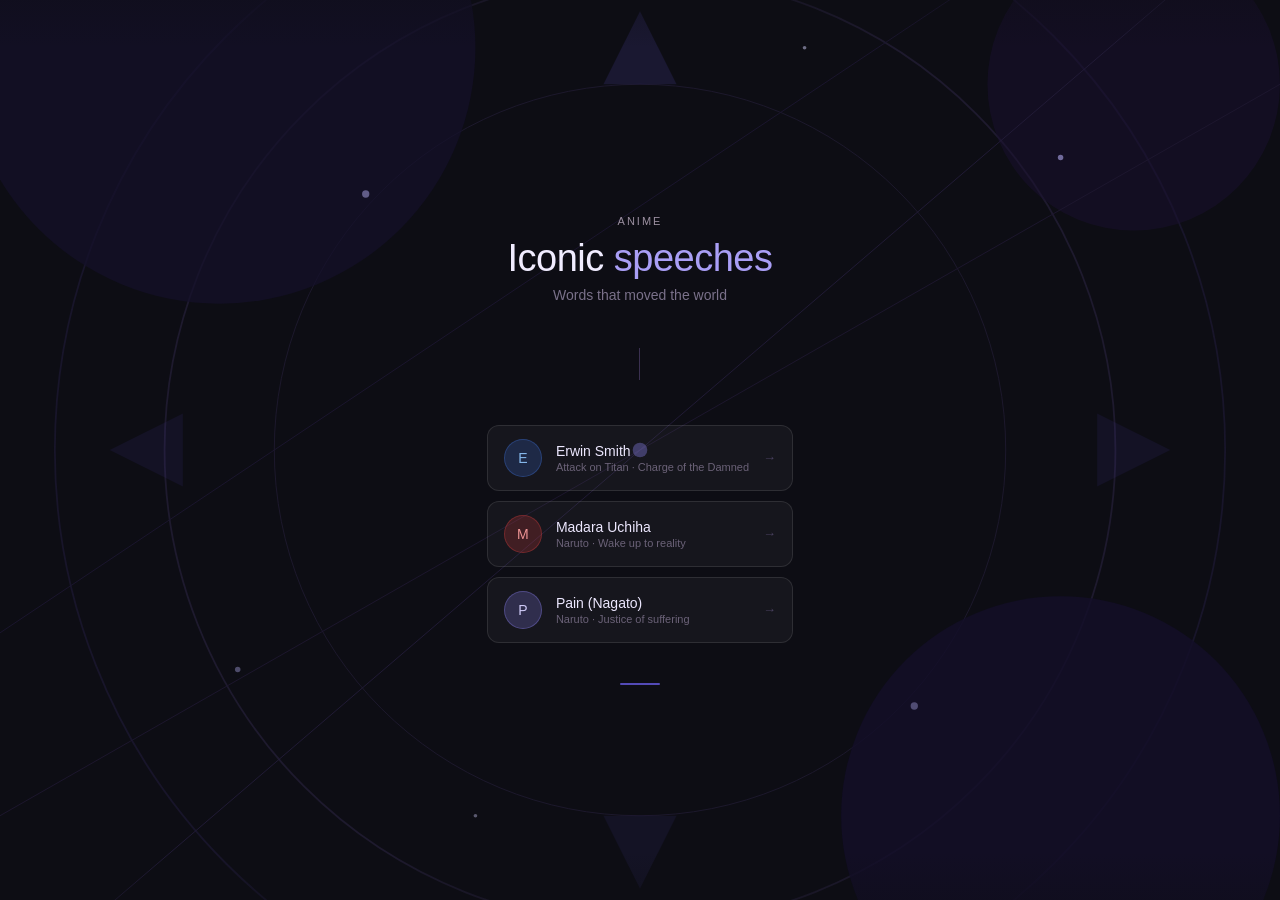
==== index.html @ c1b43506 "first commit" ====
<!DOCTYPE html>
<html lang="en">
<head>
  <meta charset="UTF-8">
  <meta name="viewport" content="width=device-width, initial-scale=1.0">
  <link rel="stylesheet" href="style.css">
  <title>Anime Speeches</title>
</head>
<body>

<div class="page">
  <svg class="bg-svg" viewBox="0 0 700 600" preserveAspectRatio="xMidYMid slice" xmlns="http://www.w3.org/2000/svg">
    <rect width="700" height="600" fill="#0d0d14"/>
    <circle cx="350" cy="300" r="260" fill="none" stroke="#1e1a2e" stroke-width="1"/>
    <circle cx="350" cy="300" r="200" fill="none" stroke="#1e1a2e" stroke-width="0.5"/>
    <circle cx="350" cy="300" r="320" fill="none" stroke="#18152a" stroke-width="1"/>
    <circle cx="120" cy="80" r="140" fill="#15102a" opacity="0.7"/>
    <circle cx="580" cy="500" r="120" fill="#130e28" opacity="0.8"/>
    <circle cx="620" cy="100" r="80" fill="#1a1030" opacity="0.5"/>
    <line x1="0" y1="600" x2="700" y2="0" stroke="#221c38" stroke-width="0.5"/>
    <line x1="0" y1="500" x2="700" y2="100" stroke="#1e1830" stroke-width="0.5"/>
    <line x1="0" y1="400" x2="600" y2="0" stroke="#1c1630" stroke-width="0.5"/>
    <polygon points="350,60 370,100 330,100" fill="#534AB7" opacity="0.18"/>
    <polygon points="350,540 370,500 330,500" fill="#534AB7" opacity="0.10"/>
    <polygon points="60,300 100,320 100,280" fill="#3C3489" opacity="0.15"/>
    <polygon points="640,300 600,280 600,320" fill="#3C3489" opacity="0.15"/>
    <circle cx="350" cy="300" r="4" fill="#7F77DD" opacity="0.4"/>
    <circle cx="200" cy="160" r="2" fill="#AFA9EC" opacity="0.5"/>
    <circle cx="500" cy="440" r="2" fill="#AFA9EC" opacity="0.4"/>
    <circle cx="580" cy="140" r="1.5" fill="#AFA9EC" opacity="0.6"/>
    <circle cx="130" cy="420" r="1.5" fill="#AFA9EC" opacity="0.4"/>
    <circle cx="440" cy="80" r="1" fill="#CECBF6" opacity="0.5"/>
    <circle cx="260" cy="500" r="1" fill="#CECBF6" opacity="0.4"/>
    <defs>
      <linearGradient id="topFade" x1="0" y1="0" x2="0" y2="1">
        <stop offset="0%" stop-color="#0d0d14" stop-opacity="1"/>
        <stop offset="100%" stop-color="#0d0d14" stop-opacity="0"/>
      </linearGradient>
      <linearGradient id="botFade" x1="0" y1="0" x2="0" y2="1">
        <stop offset="0%" stop-color="#0d0d14" stop-opacity="0"/>
        <stop offset="100%" stop-color="#0d0d14" stop-opacity="1"/>
      </linearGradient>
    </defs>
    <rect x="0" y="0" width="700" height="80" fill="url(#topFade)"/>
    <rect x="0" y="520" width="700" height="80" fill="url(#botFade)"/>
  </svg>

  <div class="content">
    <p class="tag">Anime</p>
    <h1 class="title">Iconic <span>speeches</span></h1>
    <p class="sub">Words that moved the world</p>
    <div class="rule"></div>
    <div class="btn-list">
      <a href="ErwinSpeech.html" class="speech-btn">
        <div class="btn-icon icon-e">E</div>
        <div class="btn-text">
          <span class="btn-label">Erwin Smith</span>
          <span class="btn-desc">Attack on Titan · Charge of the Damned</span>
        </div>
        <span class="btn-arrow">→</span>
      </a>
      <a href="MadaraSpeech.html" class="speech-btn">
        <div class="btn-icon icon-m">M</div>
        <div class="btn-text">
          <span class="btn-label">Madara Uchiha</span>
          <span class="btn-desc">Naruto · Wake up to reality</span>
        </div>
        <span class="btn-arrow">→</span>
      </a>
      <a href="PainSpeech.html" class="speech-btn">
        <div class="btn-icon icon-p">P</div>
        <div class="btn-text">
          <span class="btn-label">Pain (Nagato)</span>
          <span class="btn-desc">Naruto · Justice of suffering</span>
        </div>
        <span class="btn-arrow">→</span>
      </a>
    </div>
    <div class="accent-line"></div>
  </div>
</div>

</body>
</html>
---- style.css ----
* { box-sizing: border-box; margin: 0; padding: 0; }

html, body {
  width: 100%;
  height: 100%;
  background: #0d0d14;
}

.page {
  min-height: 100vh;
  background: #0d0d14;
  display: flex;
  flex-direction: column;
  align-items: center;
  justify-content: center;
  padding: 3rem 1.5rem;
  position: relative;
  overflow: hidden;
}

.bg-svg {
  position: fixed;
  top: 0;
  left: 0;
  width: 100%;
  height: 100%;
  z-index: 0;
}

.content {
  position: relative;
  z-index: 2;
  display: flex;
  flex-direction: column;
  align-items: center;
  gap: 0;
}

.tag {
  font-size: 11px;
  letter-spacing: 0.18em;
  text-transform: uppercase;
  color: #9b8fa0;
  margin-bottom: 10px;
  font-weight: 500;
  font-family: sans-serif;
}

.title {
  font-size: 38px;
  font-weight: 500;
  color: #f0ecff;
  text-align: center;
  line-height: 1.15;
  margin-bottom: 6px;
  letter-spacing: -0.5px;
  font-family: sans-serif;
}

.title span {
  color: #a99ef5;
}

.sub {
  font-size: 14px;
  color: #7a718a;
  margin-bottom: 2.8rem;
  text-align: center;
  font-family: sans-serif;
}

.rule {
  width: 1px;
  height: 32px;
  background: #3a3050;
  margin: 0 auto 2.8rem;
}

.btn-list {
  display: flex;
  flex-direction: column;
  gap: 10px;
  width: 100%;
  max-width: 330px;
}

.speech-btn {
  display: flex;
  align-items: center;
  gap: 14px;
  padding: 13px 16px;
  background: rgba(255,255,255,0.04);
  border: 0.5px solid rgba(255,255,255,0.1);
  border-radius: 12px;
  cursor: pointer;
  text-decoration: none;
  transition: background 0.15s, border-color 0.15s;
  font-family: sans-serif;
}

.speech-btn:hover {
  background: rgba(255,255,255,0.08);
  border-color: rgba(255,255,255,0.2);
}

.speech-btn:active { transform: scale(0.98); }

.btn-icon {
  width: 38px;
  height: 38px;
  border-radius: 50%;
  display: flex;
  align-items: center;
  justify-content: center;
  font-size: 14px;
  font-weight: 500;
  flex-shrink: 0;
}

.icon-e { background: rgba(59,102,196,0.25); color: #85b7eb; border: 0.5px solid rgba(59,102,196,0.4); }
.icon-m { background: rgba(196,59,59,0.25); color: #f09595; border: 0.5px solid rgba(196,59,59,0.4); }
.icon-p { background: rgba(127,119,221,0.25); color: #cec9f6; border: 0.5px solid rgba(127,119,221,0.4); }

.btn-text { flex: 1; }
.btn-label { font-size: 14px; font-weight: 500; color: #ede8ff; display: block; }
.btn-desc  { font-size: 11px; color: #6b6278; margin-top: 2px; display: block; }
.btn-arrow { color: #4a4160; font-size: 13px; }

.accent-line {
  width: 40px;
  height: 2px;
  background: #534AB7;
  border-radius: 2px;
  margin: 2.5rem auto 0;
}
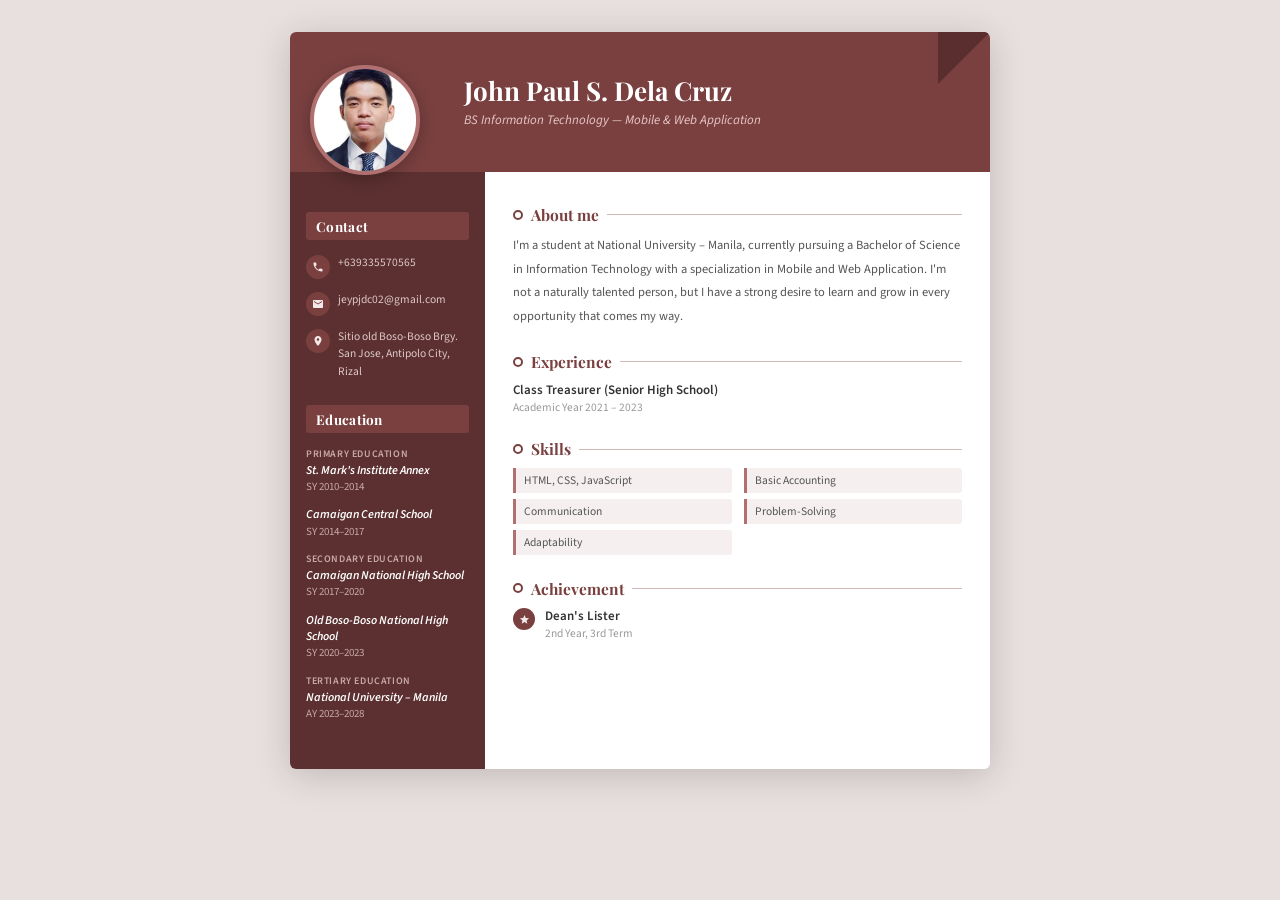
==== commit 2a108ce9: "Rename resume.html to index.html" ====
--- a/index.html
+++ b/index.html
@@ -1,84 +1,152 @@
 <!DOCTYPE html>
 <html lang="en">
 <head>
-  <meta charset="UTF-8">
-  <meta name="viewport" content="width=device-width, initial-scale=1.0">
-  <link rel="stylesheet" href="style.css">
-  <title>Anime Speeches</title>
+  <meta charset="UTF-8"/>
+  <meta name="viewport" content="width=device-width, initial-scale=1.0"/>
+  <title>John Paul S. Dela Cruz — Resume</title>
+  <link href="https://fonts.googleapis.com/css2?family=Playfair+Display:wght@700&family=Source+Sans+3:wght@300;400;600&display=swap" rel="stylesheet"/>
+  <link rel="stylesheet" href="resume.css"/>
 </head>
 <body>
+<div class="page">
 
-<div class="page">
-  <svg class="bg-svg" viewBox="0 0 700 600" preserveAspectRatio="xMidYMid slice" xmlns="http://www.w3.org/2000/svg">
-    <rect width="700" height="600" fill="#0d0d14"/>
-    <circle cx="350" cy="300" r="260" fill="none" stroke="#1e1a2e" stroke-width="1"/>
-    <circle cx="350" cy="300" r="200" fill="none" stroke="#1e1a2e" stroke-width="0.5"/>
-    <circle cx="350" cy="300" r="320" fill="none" stroke="#18152a" stroke-width="1"/>
-    <circle cx="120" cy="80" r="140" fill="#15102a" opacity="0.7"/>
-    <circle cx="580" cy="500" r="120" fill="#130e28" opacity="0.8"/>
-    <circle cx="620" cy="100" r="80" fill="#1a1030" opacity="0.5"/>
-    <line x1="0" y1="600" x2="700" y2="0" stroke="#221c38" stroke-width="0.5"/>
-    <line x1="0" y1="500" x2="700" y2="100" stroke="#1e1830" stroke-width="0.5"/>
-    <line x1="0" y1="400" x2="600" y2="0" stroke="#1c1630" stroke-width="0.5"/>
-    <polygon points="350,60 370,100 330,100" fill="#534AB7" opacity="0.18"/>
-    <polygon points="350,540 370,500 330,500" fill="#534AB7" opacity="0.10"/>
-    <polygon points="60,300 100,320 100,280" fill="#3C3489" opacity="0.15"/>
-    <polygon points="640,300 600,280 600,320" fill="#3C3489" opacity="0.15"/>
-    <circle cx="350" cy="300" r="4" fill="#7F77DD" opacity="0.4"/>
-    <circle cx="200" cy="160" r="2" fill="#AFA9EC" opacity="0.5"/>
-    <circle cx="500" cy="440" r="2" fill="#AFA9EC" opacity="0.4"/>
-    <circle cx="580" cy="140" r="1.5" fill="#AFA9EC" opacity="0.6"/>
-    <circle cx="130" cy="420" r="1.5" fill="#AFA9EC" opacity="0.4"/>
-    <circle cx="440" cy="80" r="1" fill="#CECBF6" opacity="0.5"/>
-    <circle cx="260" cy="500" r="1" fill="#CECBF6" opacity="0.4"/>
-    <defs>
-      <linearGradient id="topFade" x1="0" y1="0" x2="0" y2="1">
-        <stop offset="0%" stop-color="#0d0d14" stop-opacity="1"/>
-        <stop offset="100%" stop-color="#0d0d14" stop-opacity="0"/>
-      </linearGradient>
-      <linearGradient id="botFade" x1="0" y1="0" x2="0" y2="1">
-        <stop offset="0%" stop-color="#0d0d14" stop-opacity="0"/>
-        <stop offset="100%" stop-color="#0d0d14" stop-opacity="1"/>
-      </linearGradient>
-    </defs>
-    <rect x="0" y="0" width="700" height="80" fill="url(#topFade)"/>
-    <rect x="0" y="520" width="700" height="80" fill="url(#botFade)"/>
-  </svg>
+  <!-- HEADER -->
+  <div class="header">
+    <div class="header-photo-wrap">
+      <div class="header-photo-circle">
+        <img src="jp.jpg" alt="John Paul S. Dela Cruz" onerror="this.style.display='none';this.nextElementSibling.style.display='flex'"/>
+        <div class="photo-initials" style="display:none">JP</div>
+      </div>
+    </div>
+    <div class="header-text">
+      <h1>John Paul S. Dela Cruz</h1>
+      <div class="subtitle">BS Information Technology — Mobile & Web Application</div>
+    </div>
+  </div>
 
-  <div class="content">
-    <p class="tag">Anime</p>
-    <h1 class="title">Iconic <span>speeches</span></h1>
-    <p class="sub">Words that moved the world</p>
-    <div class="rule"></div>
-    <div class="btn-list">
-      <a href="ErwinSpeech.html" class="speech-btn">
-        <div class="btn-icon icon-e">E</div>
-        <div class="btn-text">
-          <span class="btn-label">Erwin Smith</span>
-          <span class="btn-desc">Attack on Titan · Charge of the Damned</span>
+  <!-- BODY -->
+  <div class="body">
+
+    <!-- SIDEBAR -->
+    <div class="sidebar">
+
+      <div class="sidebar-section">
+        <div class="sidebar-title">Contact</div>
+
+        <div class="contact-item">
+          <div class="contact-icon">
+            <svg viewBox="0 0 24 24"><path d="M6.6 10.8c1.4 2.8 3.8 5.1 6.6 6.6l2.2-2.2c.3-.3.7-.4 1-.2 1.1.4 2.3.6 3.6.6.6 0 1 .4 1 1V20c0 .6-.4 1-1 1-9.4 0-17-7.6-17-17 0-.6.4-1 1-1h3.5c.6 0 1 .4 1 1 0 1.3.2 2.5.6 3.6.1.3 0 .7-.2 1L6.6 10.8z"/></svg>
+          </div>
+          <div class="contact-text">+639335570565</div>
         </div>
-        <span class="btn-arrow">→</span>
-      </a>
-      <a href="MadaraSpeech.html" class="speech-btn">
-        <div class="btn-icon icon-m">M</div>
-        <div class="btn-text">
-          <span class="btn-label">Madara Uchiha</span>
-          <span class="btn-desc">Naruto · Wake up to reality</span>
+
+        <div class="contact-item">
+          <div class="contact-icon">
+            <svg viewBox="0 0 24 24"><path d="M20 4H4c-1.1 0-2 .9-2 2v12c0 1.1.9 2 2 2h16c1.1 0 2-.9 2-2V6c0-1.1-.9-2-2-2zm0 4l-8 5-8-5V6l8 5 8-5v2z"/></svg>
+          </div>
+          <div class="contact-text"><a href="mailto:jeypjdc02@gmail.com">jeypjdc02@gmail.com</a></div>
         </div>
-        <span class="btn-arrow">→</span>
-      </a>
-      <a href="PainSpeech.html" class="speech-btn">
-        <div class="btn-icon icon-p">P</div>
-        <div class="btn-text">
-          <span class="btn-label">Pain (Nagato)</span>
-          <span class="btn-desc">Naruto · Justice of suffering</span>
+
+        <div class="contact-item">
+          <div class="contact-icon">
+            <svg viewBox="0 0 24 24"><path d="M12 2C8.13 2 5 5.13 5 9c0 5.25 7 13 7 13s7-7.75 7-13c0-3.87-3.13-7-7-7zm0 9.5c-1.38 0-2.5-1.12-2.5-2.5s1.12-2.5 2.5-2.5 2.5 1.12 2.5 2.5-1.12 2.5-2.5 2.5z"/></svg>
+          </div>
+          <div class="contact-text">Sitio old Boso-Boso Brgy. San Jose, Antipolo City, Rizal</div>
         </div>
-        <span class="btn-arrow">→</span>
-      </a>
+      </div>
+
+      <div class="sidebar-section">
+        <div class="sidebar-title">Education</div>
+
+        <div class="edu-entry">
+          <div class="edu-level">Primary Education</div>
+          <div class="edu-school">St. Mark's Institute Annex</div>
+          <div class="edu-year">SY 2010–2014</div>
+        </div>
+
+        <div class="edu-entry">
+          <div class="edu-school">Camaigan Central School</div>
+          <div class="edu-year">SY 2014–2017</div>
+        </div>
+
+        <div class="edu-entry">
+          <div class="edu-level">Secondary Education</div>
+          <div class="edu-school">Camaigan National High School</div>
+          <div class="edu-year">SY 2017–2020</div>
+        </div>
+
+        <div class="edu-entry">
+          <div class="edu-school">Old Boso-Boso National High School</div>
+          <div class="edu-year">SY 2020–2023</div>
+        </div>
+
+        <div class="edu-entry">
+          <div class="edu-level">Tertiary Education</div>
+          <div class="edu-school">National University – Manila</div>
+          <div class="edu-year">AY 2023–2028</div>
+        </div>
+      </div>
+
     </div>
-    <div class="accent-line"></div>
+
+    <!-- MAIN -->
+    <div class="main">
+
+      <div class="main-section">
+        <div class="main-title">
+          <div class="main-title-dot"></div>
+          About me
+          <div class="main-title-line"></div>
+        </div>
+        <p class="main-text">I'm a student at National University – Manila, currently pursuing a Bachelor of Science in Information Technology with a specialization in Mobile and Web Application. I'm not a naturally talented person, but I have a strong desire to learn and grow in every opportunity that comes my way.</p>
+      </div>
+
+      <div class="main-section">
+        <div class="main-title">
+          <div class="main-title-dot"></div>
+          Experience
+          <div class="main-title-line"></div>
+        </div>
+        <div class="exp-entry">
+          <div class="exp-role">Class Treasurer (Senior High School)</div>
+          <div class="exp-year">Academic Year 2021 – 2023</div>
+        </div>
+      </div>
+
+      <div class="main-section">
+        <div class="main-title">
+          <div class="main-title-dot"></div>
+          Skills
+          <div class="main-title-line"></div>
+        </div>
+        <div class="skills-grid">
+          <div class="skill-badge">HTML, CSS, JavaScript</div>
+          <div class="skill-badge">Basic Accounting</div>
+          <div class="skill-badge">Communication</div>
+          <div class="skill-badge">Problem-Solving</div>
+          <div class="skill-badge">Adaptability</div>
+        </div>
+      </div>
+
+      <div class="main-section">
+        <div class="main-title">
+          <div class="main-title-dot"></div>
+          Achievement
+          <div class="main-title-line"></div>
+        </div>
+        <div class="achieve-entry">
+          <div class="achieve-star">
+            <svg viewBox="0 0 24 24"><path d="M12 17.27L18.18 21l-1.64-7.03L22 9.24l-7.19-.61L12 2 9.19 8.63 2 9.24l5.46 4.73L5.82 21z"/></svg>
+          </div>
+          <div>
+            <div class="achieve-title">Dean's Lister</div>
+            <div class="achieve-sub">2nd Year, 3rd Term</div>
+          </div>
+        </div>
+      </div>
+
+    </div>
   </div>
 </div>
-
 </body>
-</html>+</html>
--- a/resume.css
+++ b/resume.css
@@ -0,0 +1,309 @@
+
+    *, *::before, *::after { box-sizing: border-box; margin: 0; padding: 0; }
+
+    body {
+      font-family: 'Source Sans 3', sans-serif;
+      background: #e8e0df;
+      display: flex;
+      justify-content: center;
+      align-items: flex-start;
+      min-height: 100vh;
+      padding: 2rem 1rem;
+    }
+
+    .page {
+      width: 700px;
+      background: #f5f0f0;
+      box-shadow: 0 6px 36px rgba(0,0,0,0.18);
+      border-radius: 6px;
+      overflow: hidden;
+    }
+
+    /* ── HEADER ── */
+    .header {
+      background: #7a4040;
+      display: flex;
+      align-items: center;
+      padding: 0 2rem 0 0;
+      position: relative;
+      min-height: 140px;
+    }
+
+    .header-photo-wrap {
+      width: 150px;
+      flex-shrink: 0;
+      display: flex;
+      align-items: flex-end;
+      justify-content: center;
+      padding-bottom: 0;
+      position: relative;
+    }
+
+    .header-photo-circle {
+      width: 110px;
+      height: 110px;
+      border-radius: 50%;
+      background: #c9a8a8;
+      overflow: hidden;
+      border: 4px solid #b07070;
+      position: relative;
+      bottom: -18px;
+      box-shadow: 0 4px 16px rgba(0,0,0,0.25);
+    }
+
+    .header-photo-circle img {
+      width: 100%;
+      height: 100%;
+      object-fit: cover;
+    }
+
+    .photo-initials {
+      width: 100%;
+      height: 100%;
+      display: flex;
+      align-items: center;
+      justify-content: center;
+      font-family: 'Playfair Display', serif;
+      font-size: 30px;
+      color: #f0dede;
+      background: #a07070;
+    }
+
+    .header-text {
+      flex: 1;
+      padding: 1.5rem 0 1.5rem 1.5rem;
+    }
+
+    .header-text h1 {
+      font-family: 'Playfair Display', serif;
+      font-size: 26px;
+      font-weight: 700;
+      color: #fff;
+      line-height: 1.2;
+    }
+
+    .header-text .subtitle {
+      font-size: 13px;
+      color: #e8c8c8;
+      margin-top: 4px;
+      font-style: italic;
+    }
+
+    /* decorative corner triangles */
+    .header::after {
+      content: '';
+      position: absolute;
+      top: 0; right: 0;
+      border-style: solid;
+      border-width: 52px 52px 0 0;
+      border-color: #5a2e2e transparent transparent transparent;
+    }
+
+    /* ── BODY ── */
+    .body {
+      display: grid;
+      grid-template-columns: 195px 1fr;
+    }
+
+    /* ── SIDEBAR ── */
+    .sidebar {
+      background: #5c3030;
+      padding: 2.5rem 1rem 1.5rem 1rem;
+      color: #f5e8e8;
+    }
+
+    .sidebar-section {
+      margin-bottom: 1.5rem;
+    }
+
+    .sidebar-title {
+      font-family: 'Playfair Display', serif;
+      font-size: 13.5px;
+      font-weight: 700;
+      color: #fff;
+      background: #7a4040;
+      padding: 5px 10px;
+      border-radius: 3px;
+      margin-bottom: 0.85rem;
+      letter-spacing: 0.3px;
+    }
+
+    .contact-item {
+      display: flex;
+      gap: 8px;
+      margin-bottom: 0.75rem;
+      align-items: flex-start;
+    }
+
+    .contact-icon {
+      width: 24px;
+      height: 24px;
+      background: #7a4040;
+      border-radius: 50%;
+      flex-shrink: 0;
+      display: flex;
+      align-items: center;
+      justify-content: center;
+      margin-top: 1px;
+    }
+
+    .contact-icon svg {
+      width: 12px;
+      height: 12px;
+      fill: #f5e8e8;
+    }
+
+    .contact-text {
+      font-size: 11.5px;
+      color: #ddc8c8;
+      line-height: 1.55;
+    }
+
+    .contact-text a {
+      color: #ddc8c8;
+      text-decoration: none;
+    }
+
+    .edu-entry {
+      margin-bottom: 0.85rem;
+    }
+
+    .edu-level {
+      font-size: 10px;
+      color: #c9a8a8;
+      font-weight: 600;
+      text-transform: uppercase;
+      letter-spacing: 0.06em;
+      margin-bottom: 2px;
+    }
+
+    .edu-school {
+      font-size: 12px;
+      font-weight: 600;
+      color: #fff;
+      font-style: italic;
+      line-height: 1.35;
+    }
+
+    .edu-year {
+      font-size: 11px;
+      color: #c9a8a8;
+    }
+
+    /* ── MAIN ── */
+    .main {
+      background: #fff;
+      padding: 2rem 1.75rem 1.75rem;
+    }
+
+    .main-section {
+      margin-bottom: 1.4rem;
+    }
+
+    .main-title {
+      font-family: 'Playfair Display', serif;
+      font-size: 15.5px;
+      font-weight: 700;
+      color: #7a4040;
+      margin-bottom: 0.55rem;
+      display: flex;
+      align-items: center;
+      gap: 8px;
+    }
+
+    .main-title-dot {
+      width: 10px;
+      height: 10px;
+      border-radius: 50%;
+      border: 2.5px solid #7a4040;
+      flex-shrink: 0;
+    }
+
+    .main-title-line {
+      flex: 1;
+      height: 0.5px;
+      background: #d5b8b8;
+    }
+
+    .main-text {
+      font-size: 12.5px;
+      line-height: 1.9;
+      color: #555;
+    }
+
+    .exp-entry {
+      margin-bottom: 0.7rem;
+    }
+
+    .exp-role {
+      font-size: 13px;
+      font-weight: 600;
+      color: #333;
+    }
+
+    .exp-org {
+      font-size: 12px;
+      color: #7a4040;
+      font-style: italic;
+    }
+
+    .exp-year {
+      font-size: 11.5px;
+      color: #999;
+    }
+
+    .skills-grid {
+      display: grid;
+      grid-template-columns: 1fr 1fr;
+      gap: 6px 12px;
+    }
+
+    .skill-badge {
+      font-size: 11.5px;
+      color: #555;
+      background: #f5efef;
+      border-left: 3px solid #b07070;
+      padding: 4px 8px;
+      border-radius: 0 3px 3px 0;
+    }
+
+    .achieve-entry {
+      display: flex;
+      align-items: flex-start;
+      gap: 10px;
+      margin-bottom: 0.6rem;
+    }
+
+    .achieve-star {
+      width: 22px;
+      height: 22px;
+      background: #7a4040;
+      border-radius: 50%;
+      flex-shrink: 0;
+      display: flex;
+      align-items: center;
+      justify-content: center;
+      margin-top: 1px;
+    }
+
+    .achieve-star svg {
+      width: 11px;
+      height: 11px;
+      fill: #f5e8e8;
+    }
+
+    .achieve-title {
+      font-size: 13px;
+      font-weight: 600;
+      color: #333;
+    }
+
+    .achieve-sub {
+      font-size: 11.5px;
+      color: #999;
+    }
+
+    @media print {
+      body { background: white; padding: 0; }
+      .page { box-shadow: none; width: 100%; border-radius: 0; }
+    }
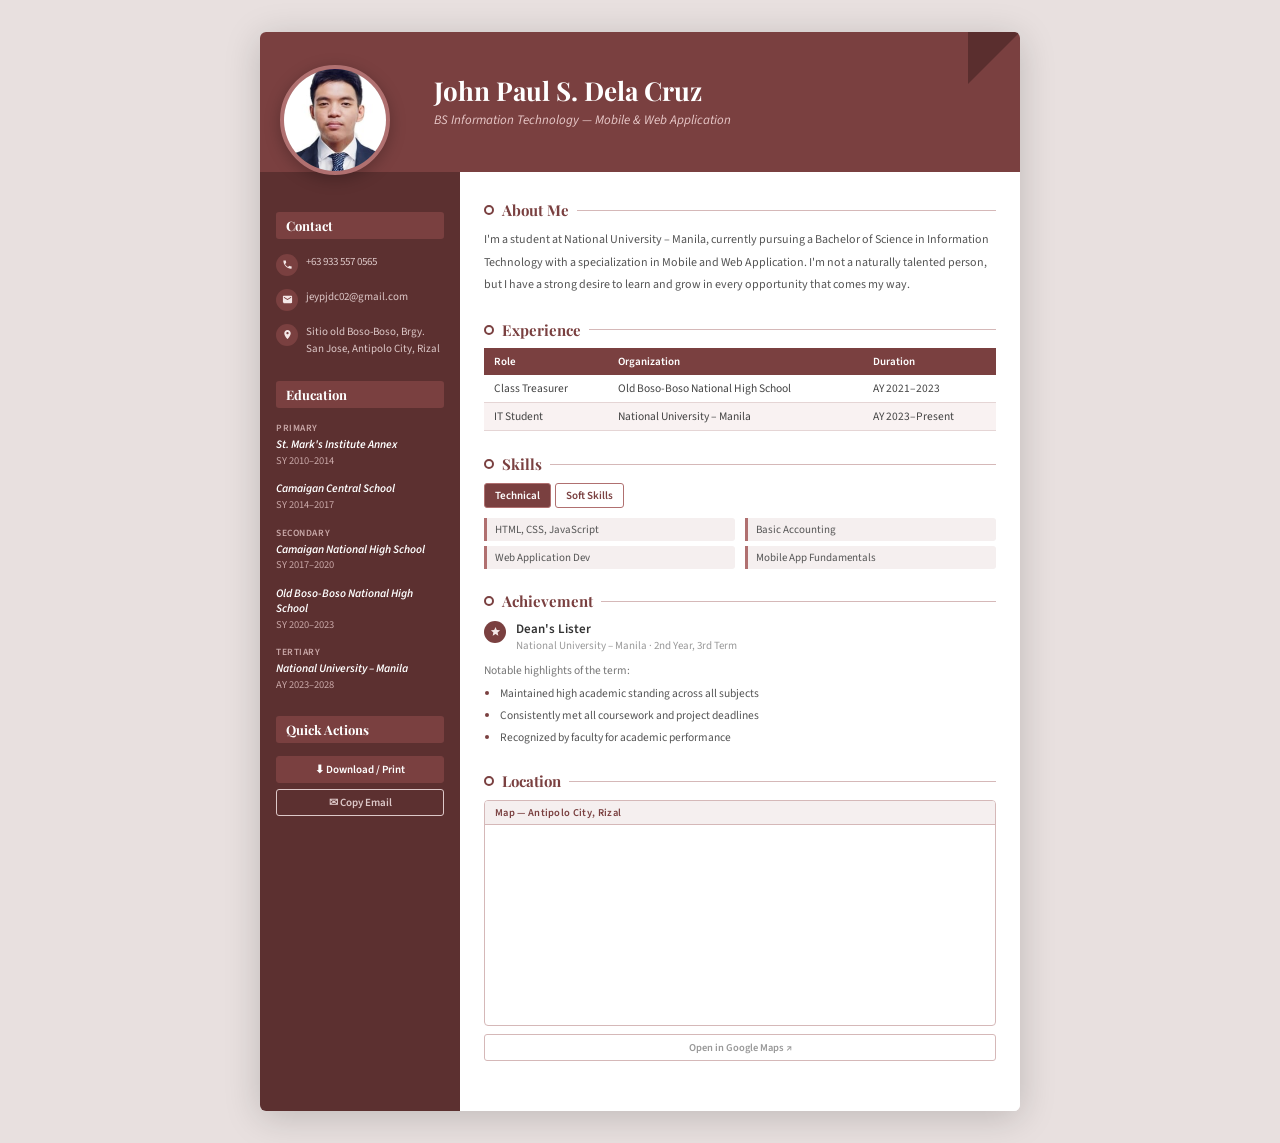
==== commit d6d5a93d: "Peta2" ====
--- a/index.html
+++ b/index.html
@@ -5,134 +5,158 @@
   <meta name="viewport" content="width=device-width, initial-scale=1.0"/>
   <title>John Paul S. Dela Cruz — Resume</title>
   <link href="https://fonts.googleapis.com/css2?family=Playfair+Display:wght@700&family=Source+Sans+3:wght@300;400;600&display=swap" rel="stylesheet"/>
-  <link rel="stylesheet" href="resume.css"/>
+  <link rel="stylesheet" href="style.css"/>
 </head>
 <body>
 <div class="page">
-
+ 
   <!-- HEADER -->
   <div class="header">
     <div class="header-photo-wrap">
       <div class="header-photo-circle">
-        <img src="jp.jpg" alt="John Paul S. Dela Cruz" onerror="this.style.display='none';this.nextElementSibling.style.display='flex'"/>
-        <div class="photo-initials" style="display:none">JP</div>
+        <img src="jp.jpg" alt="John Paul S. Dela Cruz"
+             onerror="this.style.display='none'"/>
+    
       </div>
     </div>
     <div class="header-text">
       <h1>John Paul S. Dela Cruz</h1>
-      <div class="subtitle">BS Information Technology — Mobile & Web Application</div>
+      <div class="subtitle">BS Information Technology — Mobile &amp; Web Application</div>
     </div>
   </div>
-
+ 
   <!-- BODY -->
   <div class="body">
-
+ 
     <!-- SIDEBAR -->
     <div class="sidebar">
-
+ 
       <div class="sidebar-section">
         <div class="sidebar-title">Contact</div>
-
         <div class="contact-item">
           <div class="contact-icon">
             <svg viewBox="0 0 24 24"><path d="M6.6 10.8c1.4 2.8 3.8 5.1 6.6 6.6l2.2-2.2c.3-.3.7-.4 1-.2 1.1.4 2.3.6 3.6.6.6 0 1 .4 1 1V20c0 .6-.4 1-1 1-9.4 0-17-7.6-17-17 0-.6.4-1 1-1h3.5c.6 0 1 .4 1 1 0 1.3.2 2.5.6 3.6.1.3 0 .7-.2 1L6.6 10.8z"/></svg>
           </div>
-          <div class="contact-text">+639335570565</div>
-        </div>
-
+          <div class="contact-text">+63 933 557 0565</div>
+        </div>
         <div class="contact-item">
           <div class="contact-icon">
             <svg viewBox="0 0 24 24"><path d="M20 4H4c-1.1 0-2 .9-2 2v12c0 1.1.9 2 2 2h16c1.1 0 2-.9 2-2V6c0-1.1-.9-2-2-2zm0 4l-8 5-8-5V6l8 5 8-5v2z"/></svg>
           </div>
           <div class="contact-text"><a href="mailto:jeypjdc02@gmail.com">jeypjdc02@gmail.com</a></div>
         </div>
-
         <div class="contact-item">
           <div class="contact-icon">
             <svg viewBox="0 0 24 24"><path d="M12 2C8.13 2 5 5.13 5 9c0 5.25 7 13 7 13s7-7.75 7-13c0-3.87-3.13-7-7-7zm0 9.5c-1.38 0-2.5-1.12-2.5-2.5s1.12-2.5 2.5-2.5 2.5 1.12 2.5 2.5-1.12 2.5-2.5 2.5z"/></svg>
           </div>
-          <div class="contact-text">Sitio old Boso-Boso Brgy. San Jose, Antipolo City, Rizal</div>
-        </div>
-      </div>
-
+          <div class="contact-text">Sitio old Boso-Boso, Brgy. San Jose, Antipolo City, Rizal</div>
+        </div>
+      </div>
+ 
       <div class="sidebar-section">
         <div class="sidebar-title">Education</div>
-
-        <div class="edu-entry">
-          <div class="edu-level">Primary Education</div>
+        <div class="edu-entry">
+          <div class="edu-level">Primary</div>
           <div class="edu-school">St. Mark's Institute Annex</div>
           <div class="edu-year">SY 2010–2014</div>
         </div>
-
         <div class="edu-entry">
           <div class="edu-school">Camaigan Central School</div>
           <div class="edu-year">SY 2014–2017</div>
         </div>
-
-        <div class="edu-entry">
-          <div class="edu-level">Secondary Education</div>
+        <div class="edu-entry">
+          <div class="edu-level">Secondary</div>
           <div class="edu-school">Camaigan National High School</div>
           <div class="edu-year">SY 2017–2020</div>
         </div>
-
         <div class="edu-entry">
           <div class="edu-school">Old Boso-Boso National High School</div>
           <div class="edu-year">SY 2020–2023</div>
         </div>
-
-        <div class="edu-entry">
-          <div class="edu-level">Tertiary Education</div>
+        <div class="edu-entry">
+          <div class="edu-level">Tertiary</div>
           <div class="edu-school">National University – Manila</div>
           <div class="edu-year">AY 2023–2028</div>
         </div>
       </div>
-
-    </div>
-
+ 
+      <div class="sidebar-section">
+        <div class="sidebar-title">Quick Actions</div>
+        <div class="sidebar-btn-col">
+          <button class="resume-btn btn-primary" onclick="window.print()">⬇ Download / Print</button>
+          <button class="resume-btn btn-outline" onclick="copyEmail()">✉ Copy Email</button>
+          <div class="msg-bar" id="copy-msg">Email copied to clipboard!</div>
+        </div>
+      </div>
+ 
+    </div>
+ 
     <!-- MAIN -->
     <div class="main">
-
-      <div class="main-section">
-        <div class="main-title">
-          <div class="main-title-dot"></div>
-          About me
-          <div class="main-title-line"></div>
+ 
+      <div class="main-section">
+        <div class="main-title">
+          <div class="main-title-dot"></div>About Me<div class="main-title-line"></div>
         </div>
         <p class="main-text">I'm a student at National University – Manila, currently pursuing a Bachelor of Science in Information Technology with a specialization in Mobile and Web Application. I'm not a naturally talented person, but I have a strong desire to learn and grow in every opportunity that comes my way.</p>
       </div>
-
-      <div class="main-section">
-        <div class="main-title">
-          <div class="main-title-dot"></div>
-          Experience
-          <div class="main-title-line"></div>
-        </div>
-        <div class="exp-entry">
-          <div class="exp-role">Class Treasurer (Senior High School)</div>
-          <div class="exp-year">Academic Year 2021 – 2023</div>
-        </div>
-      </div>
-
-      <div class="main-section">
-        <div class="main-title">
-          <div class="main-title-dot"></div>
-          Skills
-          <div class="main-title-line"></div>
-        </div>
-        <div class="skills-grid">
-          <div class="skill-badge">HTML, CSS, JavaScript</div>
-          <div class="skill-badge">Basic Accounting</div>
-          <div class="skill-badge">Communication</div>
-          <div class="skill-badge">Problem-Solving</div>
-          <div class="skill-badge">Adaptability</div>
-        </div>
-      </div>
-
-      <div class="main-section">
-        <div class="main-title">
-          <div class="main-title-dot"></div>
-          Achievement
-          <div class="main-title-line"></div>
+ 
+      <div class="main-section">
+        <div class="main-title">
+          <div class="main-title-dot"></div>Experience<div class="main-title-line"></div>
+        </div>
+        <table class="resume-table">
+          <thead>
+            <tr>
+              <th>Role</th>
+              <th>Organization</th>
+              <th>Duration</th>
+            </tr>
+          </thead>
+          <tbody>
+            <tr>
+              <td>Class Treasurer</td>
+              <td>Old Boso-Boso National High School</td>
+              <td>AY 2021–2023</td>
+            </tr>
+            <tr>
+              <td>IT Student</td>
+              <td>National University – Manila</td>
+              <td>AY 2023–Present</td>
+            </tr>
+          </tbody>
+        </table>
+      </div>
+ 
+      <div class="main-section">
+        <div class="main-title">
+          <div class="main-title-dot"></div>Skills<div class="main-title-line"></div>
+        </div>
+        <div class="tab-bar">
+          <button class="tab-btn active" onclick="switchTab('technical', this)">Technical</button>
+          <button class="tab-btn" onclick="switchTab('soft', this)">Soft Skills</button>
+        </div>
+        <div class="tab-content active" id="tab-technical">
+          <div class="skills-grid">
+            <div class="skill-badge">HTML, CSS, JavaScript</div>
+            <div class="skill-badge">Basic Accounting</div>
+            <div class="skill-badge">Web Application Dev</div>
+            <div class="skill-badge">Mobile App Fundamentals</div>
+          </div>
+        </div>
+        <div class="tab-content" id="tab-soft">
+          <ul class="resume-list">
+            <li>Communication — clear written and verbal expression</li>
+            <li>Problem-Solving — analytical approach to challenges</li>
+            <li>Adaptability — quick to adjust to new environments</li>
+            <li>Time Management — balancing academics and responsibilities</li>
+          </ul>
+        </div>
+      </div>
+ 
+      <div class="main-section">
+        <div class="main-title">
+          <div class="main-title-dot"></div>Achievement<div class="main-title-line"></div>
         </div>
         <div class="achieve-entry">
           <div class="achieve-star">
@@ -140,13 +164,37 @@
           </div>
           <div>
             <div class="achieve-title">Dean's Lister</div>
-            <div class="achieve-sub">2nd Year, 3rd Term</div>
-          </div>
-        </div>
-      </div>
-
+            <div class="achieve-sub">National University – Manila · 2nd Year, 3rd Term</div>
+          </div>
+        </div>
+        <div style="margin-top: 8px;">
+          <p style="font-size:11.5px; color:#777; margin-bottom:4px;">Notable highlights of the term:</p>
+          <ul class="resume-list">
+            <li>Maintained high academic standing across all subjects</li>
+            <li>Consistently met all coursework and project deadlines</li>
+            <li>Recognized by faculty for academic performance</li>
+          </ul>
+        </div>
+      </div>
+ 
+      <div class="main-section">
+        <div class="main-title">
+          <div class="main-title-dot"></div>Location<div class="main-title-line"></div>
+        </div>
+        <div class="iframe-wrap">
+          <div class="iframe-label">Map — Antipolo City, Rizal</div>
+          <iframe src="https://www.google.com/maps/embed?pb=!1m18!1m12!1m3!1d241.26922115000303!2d121.23933170933705!3d14.63847601515646!2m3!1f0!2f0!3f0!3m2!1i1024!2i768!4f13.1!3m3!1m2!1s0x3397be6b35c6a3f5%3A0x1bebae3947ef5256!2sBicolandia%20General%20Merchandise!5e0!3m2!1sen!2sph!4v1775886701687!5m2!1sen!2sph" width="600" height="450" style="border:0;" allowfullscreen="" loading="lazy" referrerpolicy="no-referrer-when-downgrade"></iframe>
+        </div>
+        <div class="btn-row">
+          <button class="resume-btn btn-ghost" onclick="window.open('https://www.google.com/maps/search/Antipolo+City+Rizal','_blank')">Open in Google Maps ↗</button>
+        </div>
+      </div>
+ 
     </div>
   </div>
 </div>
+ 
+<script src="script.js"> </script>
 </body>
 </html>
+ 
--- a/style.css
+++ b/style.css
@@ -0,0 +1,282 @@
+
+    *, *::before, *::after { box-sizing: border-box; margin: 0; padding: 0; }
+ 
+    body {
+      font-family: 'Source Sans 3', sans-serif;
+      background: #e8e0df;
+      display: flex;
+      justify-content: center;
+      align-items: flex-start;
+      min-height: 100vh;
+      padding: 2rem 1rem;
+    }
+ 
+    .page {
+      width: 760px;
+      background: #f5f0f0;
+      box-shadow: 0 6px 36px rgba(0,0,0,0.18);
+      border-radius: 6px;
+      overflow: hidden;
+    }
+ 
+    /* HEADER */
+    .header {
+      background: #7a4040;
+      display: flex;
+      align-items: center;
+      padding: 0 2rem 0 0;
+      position: relative;
+      min-height: 140px;
+    }
+ 
+    .header-photo-wrap {
+      width: 150px;
+      flex-shrink: 0;
+      display: flex;
+      align-items: flex-end;
+      justify-content: center;
+    }
+ 
+    .header-photo-circle {
+      width: 110px;
+      height: 110px;
+      border-radius: 50%;
+      overflow: hidden;
+      border: 4px solid #b07070;
+      position: relative;
+      bottom: -18px;
+      box-shadow: 0 4px 16px rgba(0,0,0,0.25);
+      display: flex;
+      align-items: center;
+      justify-content: center;
+      font-family: 'Playfair Display', serif;
+      font-size: 30px;
+      color: #f0dede;
+      background: #a07070;
+    }
+ 
+    .header-photo-circle img {
+      width: 100%;
+      height: 100%;
+      object-fit: cover;
+    }
+ 
+    .header-text { flex: 1; padding: 1.5rem 0 1.5rem 1.5rem; }
+ 
+    .header-text h1 {
+      font-family: 'Playfair Display', serif;
+      font-size: 26px;
+      font-weight: 700;
+      color: #fff;
+      line-height: 1.2;
+    }
+ 
+    .header-text .subtitle {
+      font-size: 13px;
+      color: #e8c8c8;
+      margin-top: 4px;
+      font-style: italic;
+    }
+ 
+    .header::after {
+      content: '';
+      position: absolute;
+      top: 0; right: 0;
+      border-style: solid;
+      border-width: 52px 52px 0 0;
+      border-color: #5a2e2e transparent transparent transparent;
+    }
+ 
+    /* BODY LAYOUT */
+    .body {
+      display: grid;
+      grid-template-columns: 200px 1fr;
+    }
+ 
+    /* SIDEBAR */
+    .sidebar {
+      background: #5c3030;
+      padding: 2.5rem 1rem 1.5rem 1rem;
+      color: #f5e8e8;
+    }
+ 
+    .sidebar-section { margin-bottom: 1.5rem; }
+ 
+    .sidebar-title {
+      font-family: 'Playfair Display', serif;
+      font-size: 13px;
+      font-weight: 700;
+      color: #fff;
+      background: #7a4040;
+      padding: 5px 10px;
+      border-radius: 3px;
+      margin-bottom: 0.85rem;
+    }
+ 
+    .contact-item { display: flex; gap: 8px; margin-bottom: 0.75rem; align-items: flex-start; }
+ 
+    .contact-icon {
+      width: 22px; height: 22px;
+      background: #7a4040;
+      border-radius: 50%;
+      flex-shrink: 0;
+      display: flex; align-items: center; justify-content: center;
+      margin-top: 1px;
+    }
+ 
+    .contact-icon svg { width: 11px; height: 11px; fill: #f5e8e8; }
+    .contact-text { font-size: 11px; color: #ddc8c8; line-height: 1.55; }
+    .contact-text a { color: #ddc8c8; text-decoration: none; }
+ 
+    .edu-entry { margin-bottom: 0.85rem; }
+    .edu-level { font-size: 9.5px; color: #c9a8a8; font-weight: 600; text-transform: uppercase; letter-spacing: 0.06em; margin-bottom: 2px; }
+    .edu-school { font-size: 11.5px; font-weight: 600; color: #fff; font-style: italic; line-height: 1.35; }
+    .edu-year { font-size: 10.5px; color: #c9a8a8; }
+ 
+    /* QUICK ACTION BUTTONS */
+    .sidebar-btn-col { display: flex; flex-direction: column; gap: 6px; }
+ 
+    .resume-btn {
+      font-family: 'Source Sans 3', sans-serif;
+      font-size: 11px;
+      padding: 5px 14px;
+      border-radius: 3px;
+      cursor: pointer;
+      font-weight: 600;
+      transition: all 0.15s;
+      border: 1.5px solid #7a4040;
+      width: 100%;
+      text-align: center;
+    }
+ 
+    .btn-primary { background: #7a4040; color: #fff; }
+    .btn-primary:hover { background: #5c3030; }
+    .btn-outline { background: transparent; color: #ddc8c8; border-color: #ddc8c8; }
+    .btn-outline:hover { background: rgba(255,255,255,0.1); }
+    .btn-ghost { background: transparent; color: #999; border: 1.5px solid #d5b8b8; font-size: 10.5px; }
+    .btn-ghost:hover { background: #f9f2f2; color: #7a4040; }
+ 
+    .msg-bar {
+      display: none;
+      background: #f0faf4;
+      border: 1px solid #b3dfc4;
+      color: #2d6a4a;
+      font-size: 11px;
+      padding: 4px 10px;
+      border-radius: 3px;
+      margin-top: 4px;
+      text-align: center;
+    }
+ 
+    /* MAIN */
+    .main { background: #fff; padding: 1.75rem 1.5rem; }
+    .main-section { margin-bottom: 1.4rem; }
+ 
+    .main-title {
+      font-family: 'Playfair Display', serif;
+      font-size: 15px;
+      font-weight: 700;
+      color: #7a4040;
+      margin-bottom: 0.55rem;
+      display: flex; align-items: center; gap: 8px;
+    }
+ 
+    .main-title-dot { width: 10px; height: 10px; border-radius: 50%; border: 2.5px solid #7a4040; flex-shrink: 0; }
+    .main-title-line { flex: 1; height: 0.5px; background: #d5b8b8; }
+ 
+    .main-text { font-size: 12px; line-height: 1.9; color: #555; }
+ 
+    /* TAB BUTTONS */
+    .tab-bar { display: flex; gap: 4px; margin-bottom: 10px; }
+ 
+    .tab-btn {
+      font-family: 'Source Sans 3', sans-serif;
+      font-size: 11px;
+      padding: 4px 10px;
+      border: 1.5px solid #b07070;
+      background: transparent;
+      color: #7a4040;
+      border-radius: 3px;
+      cursor: pointer;
+      font-weight: 600;
+      transition: background 0.15s, color 0.15s;
+    }
+ 
+    .tab-btn.active { background: #7a4040; color: #fff; }
+    .tab-content { display: none; }
+    .tab-content.active { display: block; }
+ 
+    /* TABLE */
+    .resume-table {
+      width: 100%;
+      border-collapse: collapse;
+      font-size: 11.5px;
+      color: #444;
+    }
+ 
+    .resume-table thead tr { background: #7a4040; color: #fff; }
+    .resume-table thead th { padding: 6px 10px; text-align: left; font-weight: 600; font-size: 11px; }
+    .resume-table tbody tr:nth-child(even) { background: #f9f2f2; }
+    .resume-table tbody td { padding: 5px 10px; border-bottom: 0.5px solid #e5d5d5; }
+ 
+    /* SKILLS */
+    .skills-grid { display: grid; grid-template-columns: 1fr 1fr; gap: 5px 10px; }
+ 
+    .skill-badge {
+      font-size: 11px; color: #555;
+      background: #f5efef;
+      border-left: 3px solid #b07070;
+      padding: 4px 8px;
+      border-radius: 0 3px 3px 0;
+    }
+ 
+    /* LISTS */
+    .resume-list { padding-left: 1rem; margin: 0; }
+    .resume-list li { font-size: 11.5px; color: #555; line-height: 1.9; }
+    .resume-list li::marker { color: #7a4040; }
+ 
+    /* ACHIEVEMENT */
+    .achieve-entry { display: flex; align-items: flex-start; gap: 10px; margin-bottom: 0.6rem; }
+ 
+    .achieve-star {
+      width: 22px; height: 22px;
+      background: #7a4040; border-radius: 50%;
+      flex-shrink: 0; display: flex; align-items: center; justify-content: center;
+      margin-top: 1px;
+    }
+ 
+    .achieve-star svg { width: 11px; height: 11px; fill: #f5e8e8; }
+    .achieve-title { font-size: 13px; font-weight: 600; color: #333; }
+    .achieve-sub { font-size: 11px; color: #999; }
+ 
+    /* IFRAME / MAP */
+    .iframe-wrap {
+      border: 1.5px solid #d5b8b8;
+      border-radius: 4px;
+      overflow: hidden;
+      margin-top: 4px;
+    }
+ 
+    .iframe-label {
+      background: #f5efef;
+      padding: 4px 10px;
+      font-size: 10.5px;
+      color: #7a4040;
+      font-weight: 600;
+      border-bottom: 0.5px solid #d5b8b8;
+      letter-spacing: 0.03em;
+    }
+ 
+    .iframe-wrap iframe {
+      width: 100%;
+      height: 200px;
+      border: none;
+      display: block;
+    }
+ 
+    .btn-row { display: flex; gap: 8px; flex-wrap: wrap; margin-top: 8px; }
+ 
+    @media print {
+      body { background: white; padding: 0; }
+      .page { box-shadow: none; width: 100%; border-radius: 0; }
+    }
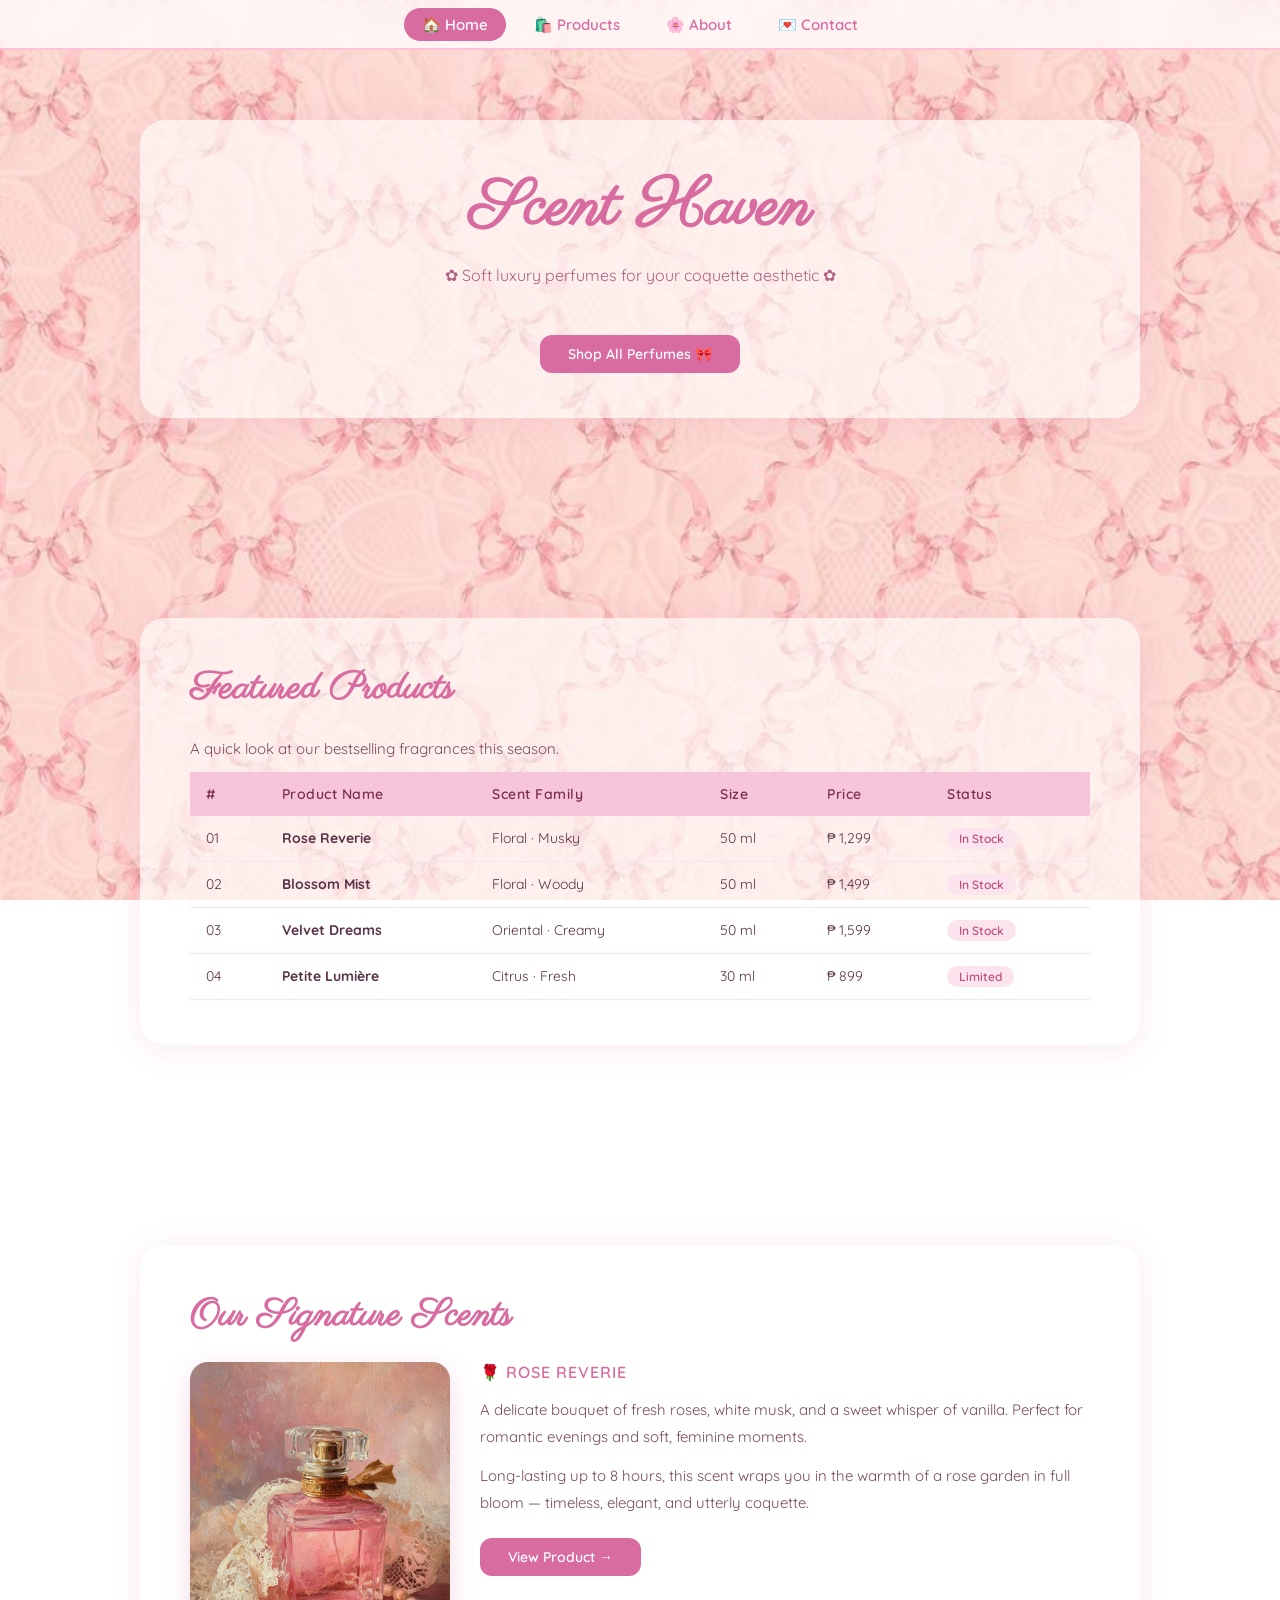
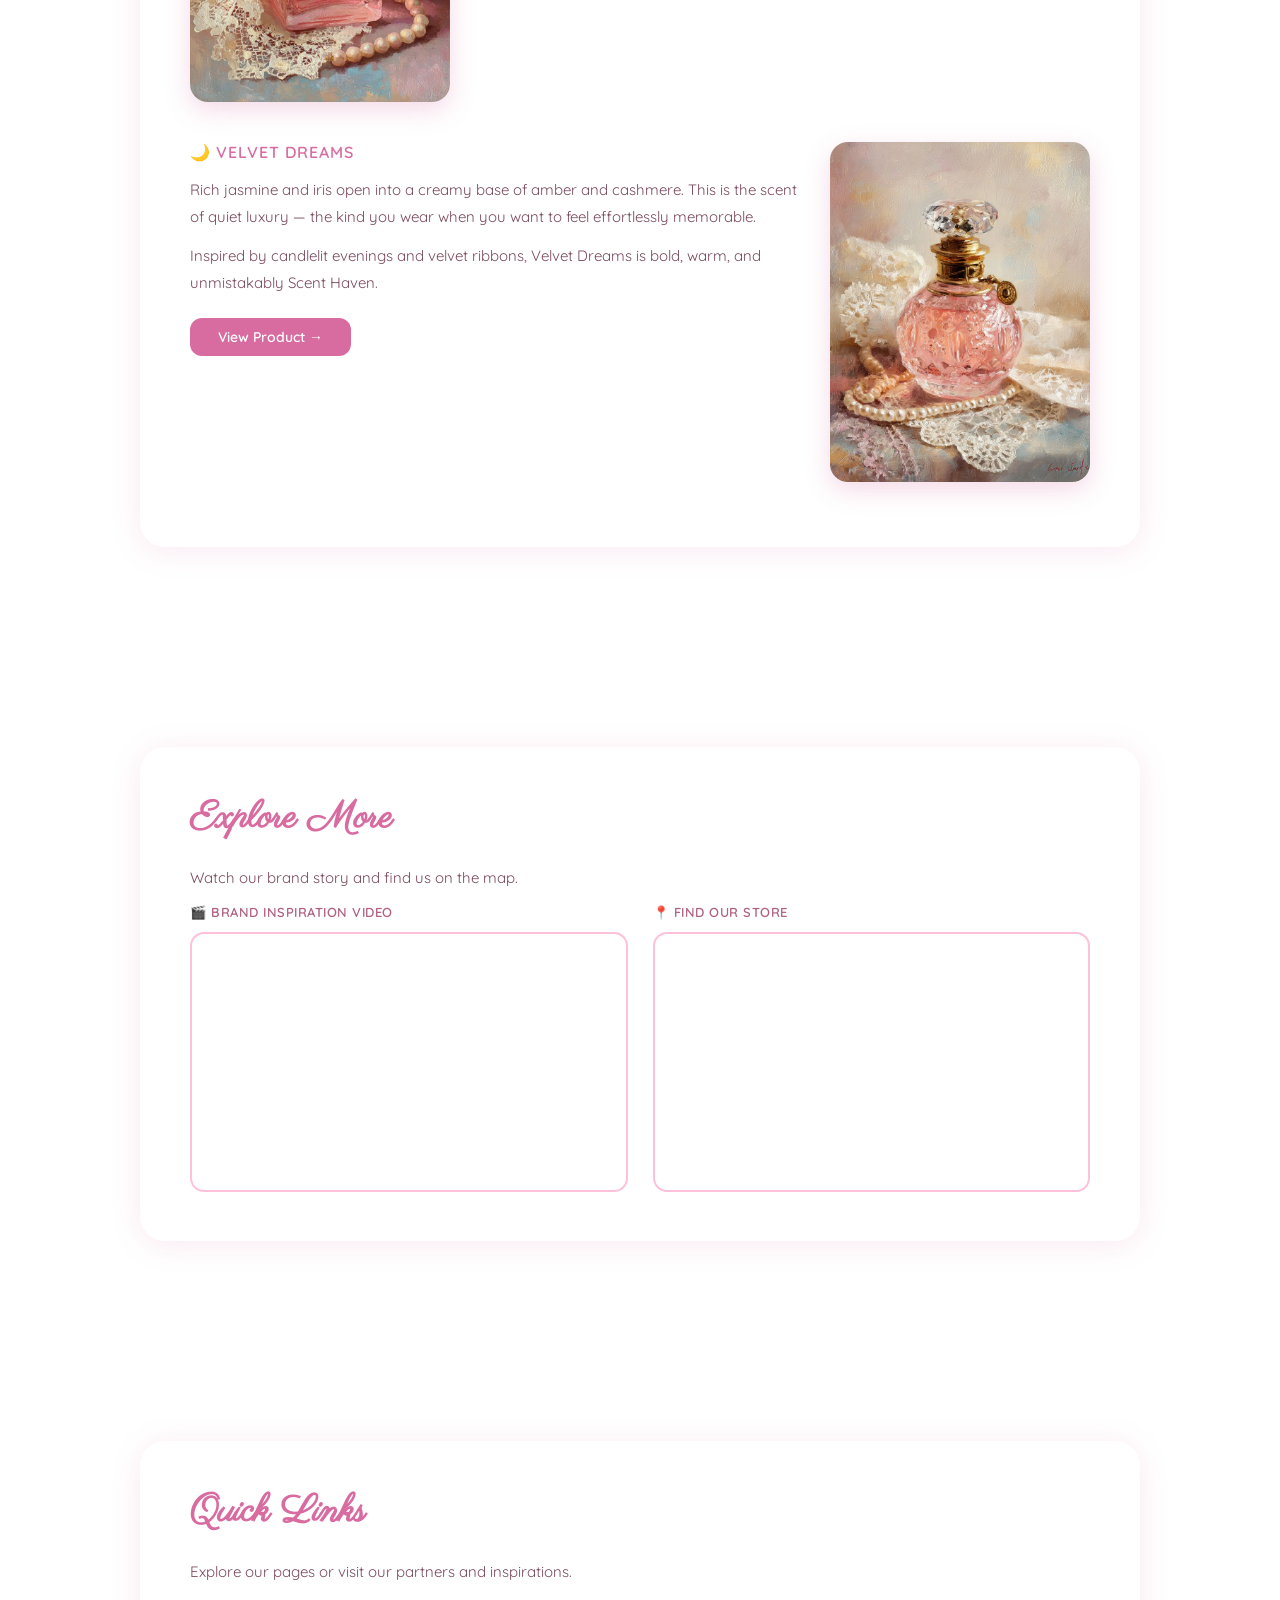
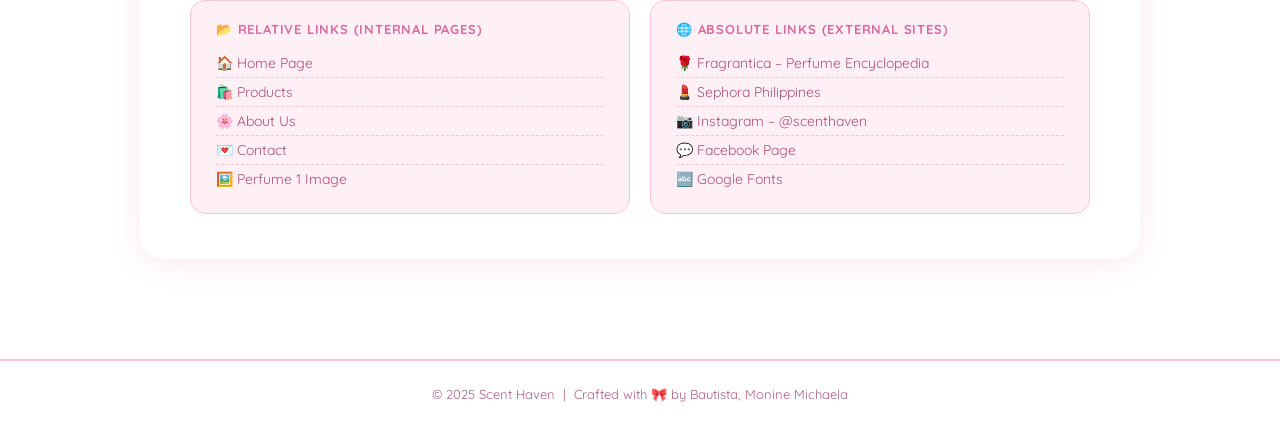
==== commit 6d647923: "websys" ====
--- a/index.html
+++ b/index.html
@@ -1,200 +1,485 @@
 <!DOCTYPE html>
-<html lang="en">
+<html>
 <head>
-  <meta charset="UTF-8"/>
-  <meta name="viewport" content="width=device-width, initial-scale=1.0"/>
-  <title>John Paul S. Dela Cruz — Resume</title>
-  <link href="https://fonts.googleapis.com/css2?family=Playfair+Display:wght@700&family=Source+Sans+3:wght@300;400;600&display=swap" rel="stylesheet"/>
-  <link rel="stylesheet" href="style.css"/>
+  <title>Scent Haven – Home</title>
+
+  <!-- Google Fonts -->
+  <link href="https://fonts.googleapis.com/css2?family=Parisienne&family=Quicksand:wght@300;400;500;600&display=swap" rel="stylesheet">
+
+  <style>
+
+    /* ─── BASE ─────────────────────────────────────── */
+    * { box-sizing: border-box; margin: 0; padding: 0; }
+
+    body {
+      font-family: 'Quicksand', sans-serif;
+      background-image: url("images/background.jpg");
+      background-size: cover;
+      background-position: center;
+      background-attachment: fixed;
+      color: #5a3448;
+    }
+
+    body::before {
+      content: "";
+      position: fixed;
+      inset: 0;
+      background: rgba(255, 182, 193, 0.38);
+      z-index: -1;
+    }
+
+    /* ─── NAV (unordered list) ──────────────────────── */
+    nav {
+      position: fixed;
+      top: 0;
+      width: 100%;
+      background: rgba(255, 255, 255, 0.75);
+      backdrop-filter: blur(12px);
+      border-bottom: 2px solid #ffc1da;
+      z-index: 1000;
+      padding: 0 40px;
+    }
+
+    nav ul {
+      list-style: none;           /* <ul> for navigation — requirement */
+      display: flex;
+      align-items: center;
+      gap: 10px;
+      padding: 14px 0;
+      justify-content: center;
+    }
+
+    nav ul li a {
+      text-decoration: none;
+      color: #d86b9f;
+      font-weight: 600;
+      font-size: 15px;
+      padding: 7px 18px;
+      border-radius: 20px;
+      transition: 0.25s;
+    }
+
+    nav ul li a:hover,
+    nav ul li a.active {
+      background: #d86b9f;
+      color: white;
+    }
+
+    /* ─── SHARED SECTION ────────────────────────────── */
+    section {
+      padding: 100px 50px 60px;
+      max-width: 1100px;
+      margin: 0 auto;
+    }
+
+    .section-card {
+      background: rgba(255, 255, 255, 0.6);
+      border-radius: 25px;
+      box-shadow: 0 4px 30px rgba(216, 107, 159, 0.15);
+      padding: 45px 50px;
+      margin-bottom: 40px;
+    }
+
+    h1 {
+      font-family: 'Parisienne', cursive;
+      color: #d86b9f;
+      font-size: 64px;
+      margin-bottom: 8px;
+    }
+
+    h2 {
+      font-family: 'Parisienne', cursive;
+      color: #d86b9f;
+      font-size: 38px;
+      margin-bottom: 20px;
+    }
+
+    h3 {
+      color: #d86b9f;
+      font-size: 16px;
+      font-weight: 600;
+      margin-bottom: 14px;
+      letter-spacing: 1px;
+      text-transform: uppercase;
+    }
+
+    p { line-height: 1.8; font-size: 15px; color: #7a4a5e; }
+
+    /* ─── HERO ──────────────────────────────────────── */
+    #hero { text-align: center; padding-top: 120px; }
+
+    .hero-sub {
+      font-size: 16px;
+      color: #b06080;
+      margin-bottom: 35px;
+    }
+
+    /* ─── PRODUCT TABLE ─────────────────────────────── */
+    table {
+      width: 100%;
+      border-collapse: collapse;
+      margin-top: 10px;
+      font-size: 14px;
+    }
+
+    thead tr {
+      background: #f7c5da;
+      color: #7a2e52;
+    }
+
+    thead th {
+      padding: 13px 16px;
+      text-align: left;
+      font-weight: 600;
+      letter-spacing: 0.5px;
+    }
+
+    tbody tr {
+      border-bottom: 1px solid #fce4ef;
+      transition: background 0.2s;
+    }
+
+    tbody tr:hover { background: rgba(255, 193, 218, 0.25); }
+
+    tbody td {
+      padding: 12px 16px;
+      color: #5a3448;
+    }
+
+    .badge {
+      display: inline-block;
+      background: #fce4ef;
+      color: #c0507a;
+      border-radius: 20px;
+      padding: 3px 12px;
+      font-size: 12px;
+      font-weight: 600;
+    }
+
+    /* ─── FLOAT LAYOUT ──────────────────────────────── */
+    .float-section::after { content: ""; display: table; clear: both; }
+
+    .float-img {
+      float: left;                /* Float — requirement */
+      width: 260px;
+      height: 340px;
+      object-fit: cover;
+      border-radius: 18px;
+      margin: 0 30px 20px 0;
+      box-shadow: 0 8px 25px rgba(216, 107, 159, 0.25);
+    }
+
+    .float-img.right {
+      float: right;               /* Float right — requirement */
+      margin: 0 0 20px 30px;
+    }
+
+    .float-text h2 { font-size: 30px; }
+    .float-text p { margin-bottom: 12px; }
+
+    .cta-btn {
+      display: inline-block;
+      margin-top: 10px;
+      padding: 10px 28px;
+      background: #d86b9f;
+      color: white;
+      border-radius: 12px;
+      text-decoration: none;
+      font-weight: 600;
+      font-size: 14px;
+      transition: 0.25s;
+    }
+
+    .cta-btn:hover { background: #b04f7a; }
+
+    /* ─── IFRAMES ───────────────────────────────────── */
+    .iframe-row {
+      display: flex;
+      gap: 25px;
+      flex-wrap: wrap;
+      margin-top: 10px;
+    }
+
+    .iframe-box {
+      flex: 1;
+      min-width: 280px;
+    }
+
+    .iframe-box p {
+      font-size: 13px;
+      color: #b06080;
+      margin-bottom: 8px;
+      font-weight: 600;
+      text-transform: uppercase;
+      letter-spacing: 0.5px;
+    }
+
+    .iframe-box iframe {
+      width: 100%;
+      height: 260px;
+      border: 2px solid #ffc1da;
+      border-radius: 14px;
+    }
+
+    /* ─── LINKS SECTION ─────────────────────────────── */
+    .links-grid {
+      display: flex;
+      gap: 20px;
+      flex-wrap: wrap;
+      margin-top: 15px;
+    }
+
+    .link-card {
+      background: rgba(255, 193, 218, 0.25);
+      border: 1px solid #ffc1da;
+      border-radius: 15px;
+      padding: 20px 25px;
+      flex: 1;
+      min-width: 200px;
+    }
+
+    .link-card h4 {
+      color: #d86b9f;
+      font-size: 13px;
+      font-weight: 700;
+      text-transform: uppercase;
+      letter-spacing: 0.8px;
+      margin-bottom: 12px;
+    }
+
+    .link-card a {
+      display: block;
+      color: #b04f7a;
+      text-decoration: none;
+      font-size: 14px;
+      padding: 5px 0;
+      border-bottom: 1px dashed #ffc1da;
+      transition: 0.2s;
+    }
+
+    .link-card a:last-child { border-bottom: none; }
+    .link-card a:hover { color: #d86b9f; padding-left: 6px; }
+
+    /* ─── FOOTER ────────────────────────────────────── */
+    footer {
+      text-align: center;
+      padding: 25px;
+      font-size: 13px;
+      color: #b06080;
+      background: rgba(255, 255, 255, 0.5);
+      border-top: 2px solid #ffc1da;
+    }
+
+  </style>
 </head>
 <body>
-<div class="page">
- 
-  <!-- HEADER -->
-  <div class="header">
-    <div class="header-photo-wrap">
-      <div class="header-photo-circle">
-        <img src="jp.jpg" alt="John Paul S. Dela Cruz"
-             onerror="this.style.display='none'"/>
-    
+
+<!-- ═══════════════════════════════════════════════════
+     STEP 2 — NAVIGATION BAR using <ul> unordered list
+════════════════════════════════════════════════════ -->
+<nav>
+  <ul>
+    <li><a href="index.html" class="active">🏠 Home</a></li>
+    <li><a href="products.html">🛍️ Products</a></li>
+    <li><a href="about.html">🌸 About</a></li>
+    <li><a href="contact.html">💌 Contact</a></li>
+  </ul>
+</nav>
+
+
+<!-- ═══════════════════════════════════════════════════
+     STEP 3 — HOME PAGE (INDEX)
+════════════════════════════════════════════════════ -->
+<section id="hero">
+  <div class="section-card" style="text-align:center;">
+    <h1>Scent Haven</h1>
+    <p class="hero-sub">✿ Soft luxury perfumes for your coquette aesthetic ✿</p>
+    <a href="products.html" class="cta-btn">Shop All Perfumes 🎀</a>
+  </div>
+</section>
+
+
+<!-- ═══════════════════════════════════════════════════
+     REQUIREMENT 1 — PRODUCTS TABLE
+════════════════════════════════════════════════════ -->
+<section>
+  <div class="section-card">
+    <h2>Featured Products</h2>
+    <p>A quick look at our bestselling fragrances this season.</p>
+
+    <table>
+      <thead>
+        <tr>
+          <th>#</th>
+          <th>Product Name</th>
+          <th>Scent Family</th>
+          <th>Size</th>
+          <th>Price</th>
+          <th>Status</th>
+        </tr>
+      </thead>
+      <tbody>
+        <tr>
+          <td>01</td>
+          <td><strong>Rose Reverie</strong></td>
+          <td>Floral · Musky</td>
+          <td>50 ml</td>
+          <td>₱ 1,299</td>
+          <td><span class="badge">In Stock</span></td>
+        </tr>
+        <tr>
+          <td>02</td>
+          <td><strong>Blossom Mist</strong></td>
+          <td>Floral · Woody</td>
+          <td>50 ml</td>
+          <td>₱ 1,499</td>
+          <td><span class="badge">In Stock</span></td>
+        </tr>
+        <tr>
+          <td>03</td>
+          <td><strong>Velvet Dreams</strong></td>
+          <td>Oriental · Creamy</td>
+          <td>50 ml</td>
+          <td>₱ 1,599</td>
+          <td><span class="badge">In Stock</span></td>
+        </tr>
+        <tr>
+          <td>04</td>
+          <td><strong>Petite Lumière</strong></td>
+          <td>Citrus · Fresh</td>
+          <td>30 ml</td>
+          <td>₱ 899</td>
+          <td><span class="badge">Limited</span></td>
+        </tr>
+      </tbody>
+    </table>
+  </div>
+</section>
+
+
+<!-- ═══════════════════════════════════════════════════
+     REQUIREMENT 2 — FLOAT LAYOUT
+════════════════════════════════════════════════════ -->
+<section>
+  <div class="section-card">
+    <h2>Our Signature Scents</h2>
+
+    <!-- Float LEFT -->
+    <div class="float-section">
+      <img src="images/perfume 1.jpg" alt="Rose Reverie" class="float-img">
+      <div class="float-text">
+        <h3>🌹 Rose Reverie</h3>
+        <p>
+          A delicate bouquet of fresh roses, white musk, and a sweet whisper of vanilla.
+          Perfect for romantic evenings and soft, feminine moments.
+        </p>
+        <p>
+          Long-lasting up to 8 hours, this scent wraps you in the warmth of a rose garden
+          in full bloom — timeless, elegant, and utterly coquette.
+        </p>
+        <a href="products.html" class="cta-btn">View Product →</a>
       </div>
     </div>
-    <div class="header-text">
-      <h1>John Paul S. Dela Cruz</h1>
-      <div class="subtitle">BS Information Technology — Mobile &amp; Web Application</div>
+
+    <br style="clear:both; margin:30px 0;">
+
+    <!-- Float RIGHT -->
+    <div class="float-section">
+      <img src="images/perfume 3.jpg" alt="Velvet Dreams" class="float-img right">
+      <div class="float-text">
+        <h3>🌙 Velvet Dreams</h3>
+        <p>
+          Rich jasmine and iris open into a creamy base of amber and cashmere.
+          This is the scent of quiet luxury — the kind you wear when you want to feel
+          effortlessly memorable.
+        </p>
+        <p>
+          Inspired by candlelit evenings and velvet ribbons, Velvet Dreams is bold,
+          warm, and unmistakably Scent Haven.
+        </p>
+        <a href="products.html" class="cta-btn">View Product →</a>
+      </div>
+    </div>
+
+  </div>
+</section>
+
+
+<!-- ═══════════════════════════════════════════════════
+     REQUIREMENT 3 — IFRAMES
+════════════════════════════════════════════════════ -->
+<section>
+  <div class="section-card">
+    <h2>Explore More</h2>
+    <p>Watch our brand story and find us on the map.</p>
+
+    <div class="iframe-row">
+
+      <!-- iframe 1: YouTube video embed -->
+      <div class="iframe-box">
+        <p>🎬 Brand Inspiration Video</p>
+        <iframe
+          src="https://www.youtube.com/embed/dQw4w9WgXcQ"
+          title="Scent Haven Brand Video"
+          allowfullscreen>
+        </iframe>
+      </div>
+
+      <!-- iframe 2: Google Maps embed -->
+      <div class="iframe-box">
+        <p>📍 Find Our Store</p>
+        <iframe
+          src="https://www.google.com/maps/embed?pb=!1m18!1m12!1m3!1d3860.9079102184214!2d120.99001527260691!3d14.604321545807299!2m3!1f0!2f0!3f0!3m2!1i1024!2i768!4f13.1!3m3!1m2!1s0x3397c9fc11a6ceb3%3A0x9d4220dade0140ab!2sNational%20University-Manila!5e0!3m2!1sen!2sph!4v1776929315985!5m2!1sen!2sph"
+          title="Store Location"
+          allowfullscreen
+          loading="lazy">
+        </iframe>
+      </div>
+
     </div>
   </div>
- 
-  <!-- BODY -->
-  <div class="body">
- 
-    <!-- SIDEBAR -->
-    <div class="sidebar">
- 
-      <div class="sidebar-section">
-        <div class="sidebar-title">Contact</div>
-        <div class="contact-item">
-          <div class="contact-icon">
-            <svg viewBox="0 0 24 24"><path d="M6.6 10.8c1.4 2.8 3.8 5.1 6.6 6.6l2.2-2.2c.3-.3.7-.4 1-.2 1.1.4 2.3.6 3.6.6.6 0 1 .4 1 1V20c0 .6-.4 1-1 1-9.4 0-17-7.6-17-17 0-.6.4-1 1-1h3.5c.6 0 1 .4 1 1 0 1.3.2 2.5.6 3.6.1.3 0 .7-.2 1L6.6 10.8z"/></svg>
-          </div>
-          <div class="contact-text">+63 933 557 0565</div>
-        </div>
-        <div class="contact-item">
-          <div class="contact-icon">
-            <svg viewBox="0 0 24 24"><path d="M20 4H4c-1.1 0-2 .9-2 2v12c0 1.1.9 2 2 2h16c1.1 0 2-.9 2-2V6c0-1.1-.9-2-2-2zm0 4l-8 5-8-5V6l8 5 8-5v2z"/></svg>
-          </div>
-          <div class="contact-text"><a href="mailto:jeypjdc02@gmail.com">jeypjdc02@gmail.com</a></div>
-        </div>
-        <div class="contact-item">
-          <div class="contact-icon">
-            <svg viewBox="0 0 24 24"><path d="M12 2C8.13 2 5 5.13 5 9c0 5.25 7 13 7 13s7-7.75 7-13c0-3.87-3.13-7-7-7zm0 9.5c-1.38 0-2.5-1.12-2.5-2.5s1.12-2.5 2.5-2.5 2.5 1.12 2.5 2.5-1.12 2.5-2.5 2.5z"/></svg>
-          </div>
-          <div class="contact-text">Sitio old Boso-Boso, Brgy. San Jose, Antipolo City, Rizal</div>
-        </div>
-      </div>
- 
-      <div class="sidebar-section">
-        <div class="sidebar-title">Education</div>
-        <div class="edu-entry">
-          <div class="edu-level">Primary</div>
-          <div class="edu-school">St. Mark's Institute Annex</div>
-          <div class="edu-year">SY 2010–2014</div>
-        </div>
-        <div class="edu-entry">
-          <div class="edu-school">Camaigan Central School</div>
-          <div class="edu-year">SY 2014–2017</div>
-        </div>
-        <div class="edu-entry">
-          <div class="edu-level">Secondary</div>
-          <div class="edu-school">Camaigan National High School</div>
-          <div class="edu-year">SY 2017–2020</div>
-        </div>
-        <div class="edu-entry">
-          <div class="edu-school">Old Boso-Boso National High School</div>
-          <div class="edu-year">SY 2020–2023</div>
-        </div>
-        <div class="edu-entry">
-          <div class="edu-level">Tertiary</div>
-          <div class="edu-school">National University – Manila</div>
-          <div class="edu-year">AY 2023–2028</div>
-        </div>
-      </div>
- 
-      <div class="sidebar-section">
-        <div class="sidebar-title">Quick Actions</div>
-        <div class="sidebar-btn-col">
-          <button class="resume-btn btn-primary" onclick="window.print()">⬇ Download / Print</button>
-          <button class="resume-btn btn-outline" onclick="copyEmail()">✉ Copy Email</button>
-          <div class="msg-bar" id="copy-msg">Email copied to clipboard!</div>
-        </div>
-      </div>
- 
-    </div>
- 
-    <!-- MAIN -->
-    <div class="main">
- 
-      <div class="main-section">
-        <div class="main-title">
-          <div class="main-title-dot"></div>About Me<div class="main-title-line"></div>
-        </div>
-        <p class="main-text">I'm a student at National University – Manila, currently pursuing a Bachelor of Science in Information Technology with a specialization in Mobile and Web Application. I'm not a naturally talented person, but I have a strong desire to learn and grow in every opportunity that comes my way.</p>
-      </div>
- 
-      <div class="main-section">
-        <div class="main-title">
-          <div class="main-title-dot"></div>Experience<div class="main-title-line"></div>
-        </div>
-        <table class="resume-table">
-          <thead>
-            <tr>
-              <th>Role</th>
-              <th>Organization</th>
-              <th>Duration</th>
-            </tr>
-          </thead>
-          <tbody>
-            <tr>
-              <td>Class Treasurer</td>
-              <td>Old Boso-Boso National High School</td>
-              <td>AY 2021–2023</td>
-            </tr>
-            <tr>
-              <td>IT Student</td>
-              <td>National University – Manila</td>
-              <td>AY 2023–Present</td>
-            </tr>
-          </tbody>
-        </table>
-      </div>
- 
-      <div class="main-section">
-        <div class="main-title">
-          <div class="main-title-dot"></div>Skills<div class="main-title-line"></div>
-        </div>
-        <div class="tab-bar">
-          <button class="tab-btn active" onclick="switchTab('technical', this)">Technical</button>
-          <button class="tab-btn" onclick="switchTab('soft', this)">Soft Skills</button>
-        </div>
-        <div class="tab-content active" id="tab-technical">
-          <div class="skills-grid">
-            <div class="skill-badge">HTML, CSS, JavaScript</div>
-            <div class="skill-badge">Basic Accounting</div>
-            <div class="skill-badge">Web Application Dev</div>
-            <div class="skill-badge">Mobile App Fundamentals</div>
-          </div>
-        </div>
-        <div class="tab-content" id="tab-soft">
-          <ul class="resume-list">
-            <li>Communication — clear written and verbal expression</li>
-            <li>Problem-Solving — analytical approach to challenges</li>
-            <li>Adaptability — quick to adjust to new environments</li>
-            <li>Time Management — balancing academics and responsibilities</li>
-          </ul>
-        </div>
-      </div>
- 
-      <div class="main-section">
-        <div class="main-title">
-          <div class="main-title-dot"></div>Achievement<div class="main-title-line"></div>
-        </div>
-        <div class="achieve-entry">
-          <div class="achieve-star">
-            <svg viewBox="0 0 24 24"><path d="M12 17.27L18.18 21l-1.64-7.03L22 9.24l-7.19-.61L12 2 9.19 8.63 2 9.24l5.46 4.73L5.82 21z"/></svg>
-          </div>
-          <div>
-            <div class="achieve-title">Dean's Lister</div>
-            <div class="achieve-sub">National University – Manila · 2nd Year, 3rd Term</div>
-          </div>
-        </div>
-        <div style="margin-top: 8px;">
-          <p style="font-size:11.5px; color:#777; margin-bottom:4px;">Notable highlights of the term:</p>
-          <ul class="resume-list">
-            <li>Maintained high academic standing across all subjects</li>
-            <li>Consistently met all coursework and project deadlines</li>
-            <li>Recognized by faculty for academic performance</li>
-          </ul>
-        </div>
-      </div>
- 
-      <div class="main-section">
-        <div class="main-title">
-          <div class="main-title-dot"></div>Location<div class="main-title-line"></div>
-        </div>
-        <div class="iframe-wrap">
-          <div class="iframe-label">Map — Antipolo City, Rizal</div>
-          <iframe src="https://www.google.com/maps/embed?pb=!1m18!1m12!1m3!1d241.26922115000303!2d121.23933170933705!3d14.63847601515646!2m3!1f0!2f0!3f0!3m2!1i1024!2i768!4f13.1!3m3!1m2!1s0x3397be6b35c6a3f5%3A0x1bebae3947ef5256!2sBicolandia%20General%20Merchandise!5e0!3m2!1sen!2sph!4v1775886701687!5m2!1sen!2sph" width="600" height="450" style="border:0;" allowfullscreen="" loading="lazy" referrerpolicy="no-referrer-when-downgrade"></iframe>
-        </div>
-        <div class="btn-row">
-          <button class="resume-btn btn-ghost" onclick="window.open('https://www.google.com/maps/search/Antipolo+City+Rizal','_blank')">Open in Google Maps ↗</button>
-        </div>
-      </div>
- 
+</section>
+
+
+<!-- ═══════════════════════════════════════════════════
+     REQUIREMENT 4 — ABSOLUTE & RELATIVE LINKS
+════════════════════════════════════════════════════ -->
+<section>
+  <div class="section-card">
+    <h2>Quick Links</h2>
+    <p>Explore our pages or visit our partners and inspirations.</p>
+
+    <div class="links-grid">
+
+      <!-- RELATIVE LINKS — internal pages -->
+      <div class="link-card">
+        <h4>📂 Relative Links (Internal Pages)</h4>
+        <a href="index.html">🏠 Home Page</a>
+        <a href="products.html">🛍️ Products</a>
+        <a href="about.html">🌸 About Us</a>
+        <a href="contact.html">💌 Contact</a>
+        <a href="images/perfume 1.jpg">🖼️ Perfume 1 Image</a>
+      </div>
+
+      <!-- ABSOLUTE LINKS — external websites -->
+      <div class="link-card">
+        <h4>🌐 Absolute Links (External Sites)</h4>
+        <a href="https://www.fragrantica.com" target="_blank">🌹 Fragrantica – Perfume Encyclopedia</a>
+        <a href="https://www.sephora.ph" target="_blank">💄 Sephora Philippines</a>
+        <a href="https://www.instagram.com" target="_blank">📷 Instagram – @scenthaven</a>
+        <a href="https://www.facebook.com" target="_blank">💬 Facebook Page</a>
+        <a href="https://fonts.google.com" target="_blank">🔤 Google Fonts</a>
+      </div>
+
     </div>
   </div>
-</div>
- 
-<script src="script.js"> </script>
+</section>
+
+
+<!-- FOOTER -->
+<footer>
+  &copy; 2025 Scent Haven &nbsp;|&nbsp; Crafted with 🎀 by Bautista, Monine Michaela
+</footer>
+
 </body>
 </html>
- 
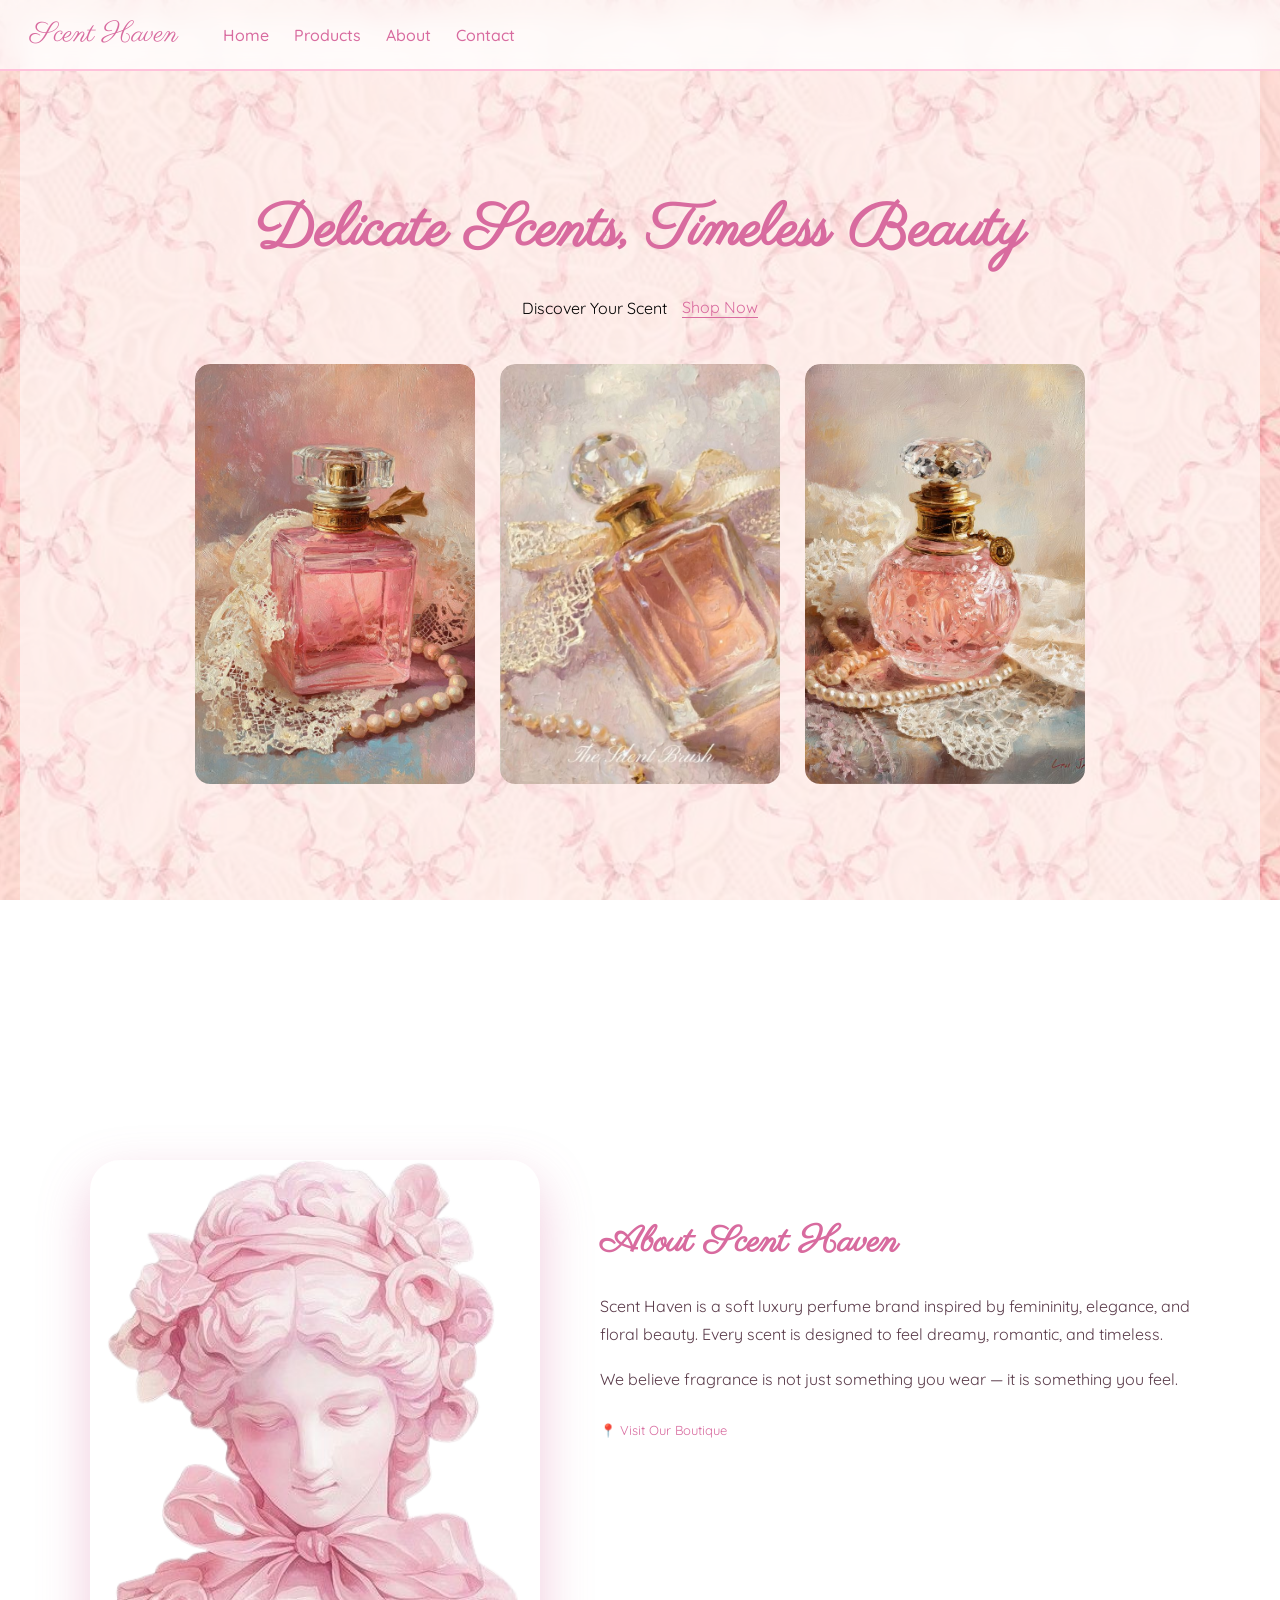
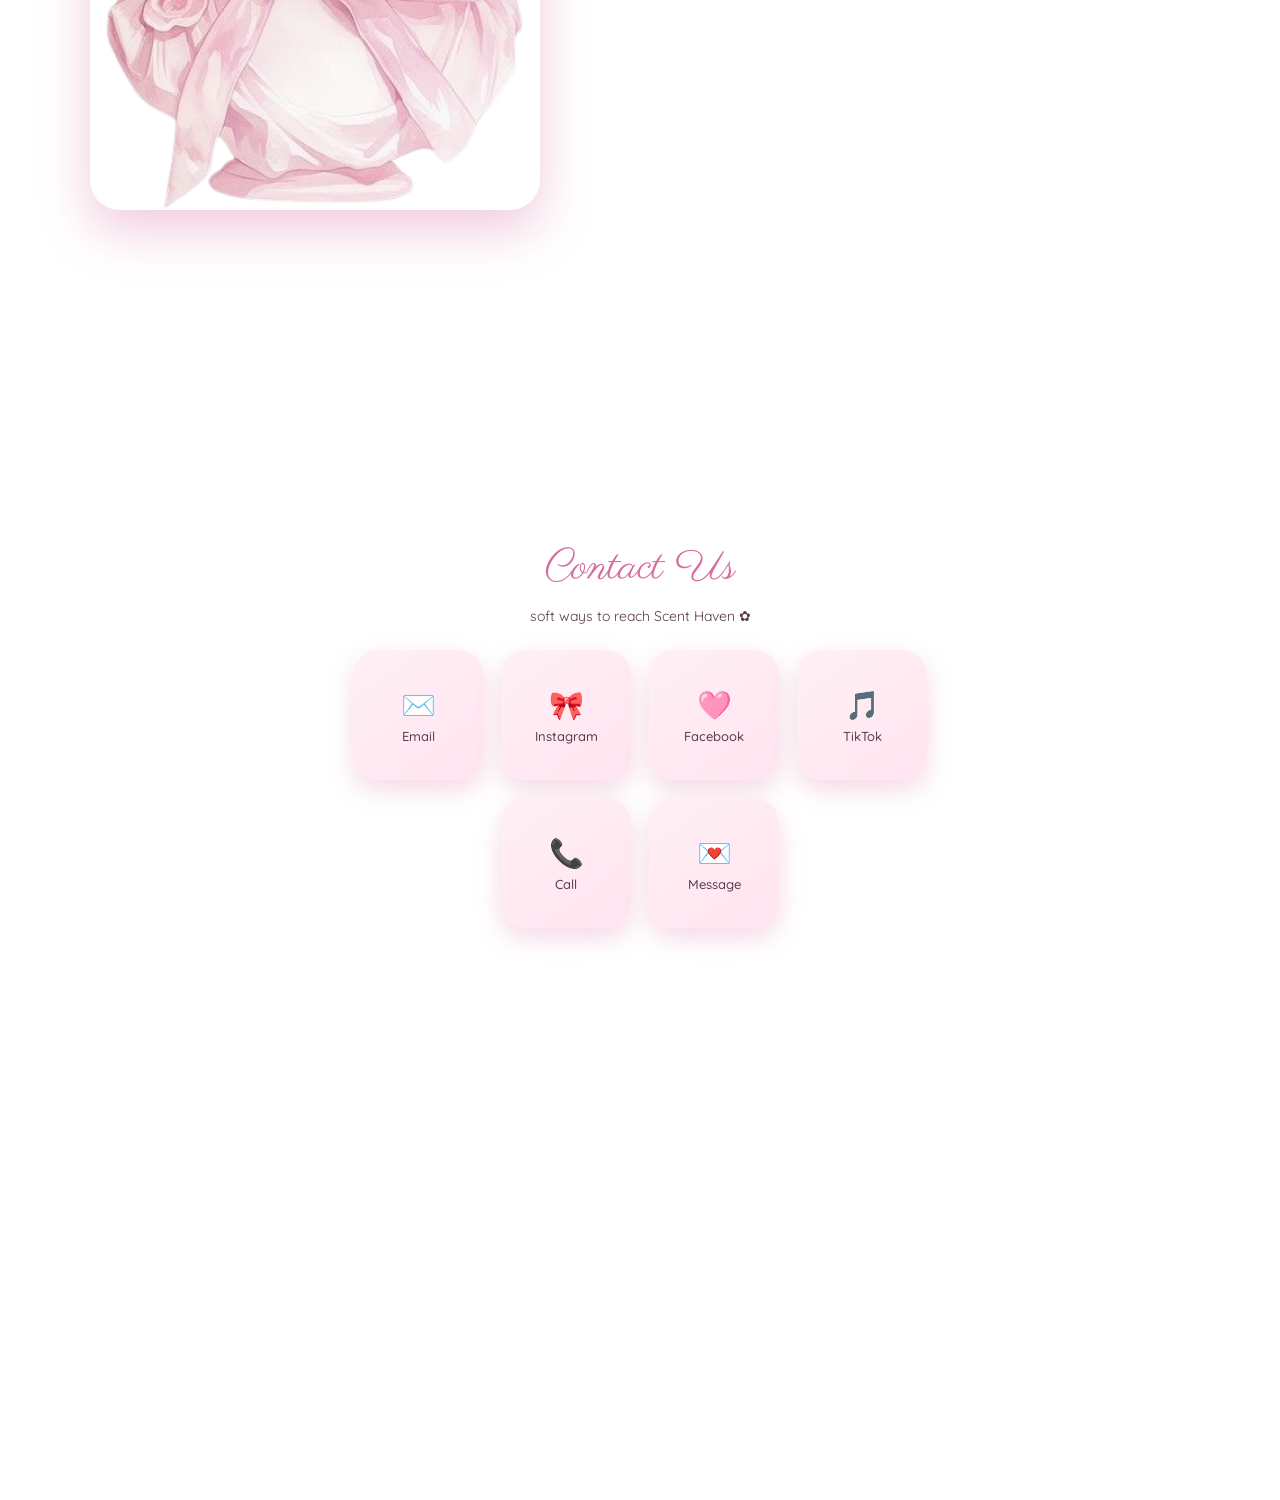
==== commit 95bec135: "peta4&5" ====
--- a/index.html
+++ b/index.html
@@ -1,485 +1,132 @@
 <!DOCTYPE html>
 <html>
 <head>
-  <title>Scent Haven – Home</title>
+<title>Scent Haven</title>
 
-  <!-- Google Fonts -->
-  <link href="https://fonts.googleapis.com/css2?family=Parisienne&family=Quicksand:wght@300;400;500;600&display=swap" rel="stylesheet">
+<link href="https://fonts.googleapis.com/css2?family=Parisienne&family=Quicksand:wght@300;400;500&display=swap" rel="stylesheet">
+<link rel="stylesheet" type="text/css" href="index.css">
+</head>
 
-  <style>
-
-    /* ─── BASE ─────────────────────────────────────── */
-    * { box-sizing: border-box; margin: 0; padding: 0; }
-
-    body {
-      font-family: 'Quicksand', sans-serif;
-      background-image: url("images/background.jpg");
-      background-size: cover;
-      background-position: center;
-      background-attachment: fixed;
-      color: #5a3448;
-    }
-
-    body::before {
-      content: "";
-      position: fixed;
-      inset: 0;
-      background: rgba(255, 182, 193, 0.38);
-      z-index: -1;
-    }
-
-    /* ─── NAV (unordered list) ──────────────────────── */
-    nav {
-      position: fixed;
-      top: 0;
-      width: 100%;
-      background: rgba(255, 255, 255, 0.75);
-      backdrop-filter: blur(12px);
-      border-bottom: 2px solid #ffc1da;
-      z-index: 1000;
-      padding: 0 40px;
-    }
-
-    nav ul {
-      list-style: none;           /* <ul> for navigation — requirement */
-      display: flex;
-      align-items: center;
-      gap: 10px;
-      padding: 14px 0;
-      justify-content: center;
-    }
-
-    nav ul li a {
-      text-decoration: none;
-      color: #d86b9f;
-      font-weight: 600;
-      font-size: 15px;
-      padding: 7px 18px;
-      border-radius: 20px;
-      transition: 0.25s;
-    }
-
-    nav ul li a:hover,
-    nav ul li a.active {
-      background: #d86b9f;
-      color: white;
-    }
-
-    /* ─── SHARED SECTION ────────────────────────────── */
-    section {
-      padding: 100px 50px 60px;
-      max-width: 1100px;
-      margin: 0 auto;
-    }
-
-    .section-card {
-      background: rgba(255, 255, 255, 0.6);
-      border-radius: 25px;
-      box-shadow: 0 4px 30px rgba(216, 107, 159, 0.15);
-      padding: 45px 50px;
-      margin-bottom: 40px;
-    }
-
-    h1 {
-      font-family: 'Parisienne', cursive;
-      color: #d86b9f;
-      font-size: 64px;
-      margin-bottom: 8px;
-    }
-
-    h2 {
-      font-family: 'Parisienne', cursive;
-      color: #d86b9f;
-      font-size: 38px;
-      margin-bottom: 20px;
-    }
-
-    h3 {
-      color: #d86b9f;
-      font-size: 16px;
-      font-weight: 600;
-      margin-bottom: 14px;
-      letter-spacing: 1px;
-      text-transform: uppercase;
-    }
-
-    p { line-height: 1.8; font-size: 15px; color: #7a4a5e; }
-
-    /* ─── HERO ──────────────────────────────────────── */
-    #hero { text-align: center; padding-top: 120px; }
-
-    .hero-sub {
-      font-size: 16px;
-      color: #b06080;
-      margin-bottom: 35px;
-    }
-
-    /* ─── PRODUCT TABLE ─────────────────────────────── */
-    table {
-      width: 100%;
-      border-collapse: collapse;
-      margin-top: 10px;
-      font-size: 14px;
-    }
-
-    thead tr {
-      background: #f7c5da;
-      color: #7a2e52;
-    }
-
-    thead th {
-      padding: 13px 16px;
-      text-align: left;
-      font-weight: 600;
-      letter-spacing: 0.5px;
-    }
-
-    tbody tr {
-      border-bottom: 1px solid #fce4ef;
-      transition: background 0.2s;
-    }
-
-    tbody tr:hover { background: rgba(255, 193, 218, 0.25); }
-
-    tbody td {
-      padding: 12px 16px;
-      color: #5a3448;
-    }
-
-    .badge {
-      display: inline-block;
-      background: #fce4ef;
-      color: #c0507a;
-      border-radius: 20px;
-      padding: 3px 12px;
-      font-size: 12px;
-      font-weight: 600;
-    }
-
-    /* ─── FLOAT LAYOUT ──────────────────────────────── */
-    .float-section::after { content: ""; display: table; clear: both; }
-
-    .float-img {
-      float: left;                /* Float — requirement */
-      width: 260px;
-      height: 340px;
-      object-fit: cover;
-      border-radius: 18px;
-      margin: 0 30px 20px 0;
-      box-shadow: 0 8px 25px rgba(216, 107, 159, 0.25);
-    }
-
-    .float-img.right {
-      float: right;               /* Float right — requirement */
-      margin: 0 0 20px 30px;
-    }
-
-    .float-text h2 { font-size: 30px; }
-    .float-text p { margin-bottom: 12px; }
-
-    .cta-btn {
-      display: inline-block;
-      margin-top: 10px;
-      padding: 10px 28px;
-      background: #d86b9f;
-      color: white;
-      border-radius: 12px;
-      text-decoration: none;
-      font-weight: 600;
-      font-size: 14px;
-      transition: 0.25s;
-    }
-
-    .cta-btn:hover { background: #b04f7a; }
-
-    /* ─── IFRAMES ───────────────────────────────────── */
-    .iframe-row {
-      display: flex;
-      gap: 25px;
-      flex-wrap: wrap;
-      margin-top: 10px;
-    }
-
-    .iframe-box {
-      flex: 1;
-      min-width: 280px;
-    }
-
-    .iframe-box p {
-      font-size: 13px;
-      color: #b06080;
-      margin-bottom: 8px;
-      font-weight: 600;
-      text-transform: uppercase;
-      letter-spacing: 0.5px;
-    }
-
-    .iframe-box iframe {
-      width: 100%;
-      height: 260px;
-      border: 2px solid #ffc1da;
-      border-radius: 14px;
-    }
-
-    /* ─── LINKS SECTION ─────────────────────────────── */
-    .links-grid {
-      display: flex;
-      gap: 20px;
-      flex-wrap: wrap;
-      margin-top: 15px;
-    }
-
-    .link-card {
-      background: rgba(255, 193, 218, 0.25);
-      border: 1px solid #ffc1da;
-      border-radius: 15px;
-      padding: 20px 25px;
-      flex: 1;
-      min-width: 200px;
-    }
-
-    .link-card h4 {
-      color: #d86b9f;
-      font-size: 13px;
-      font-weight: 700;
-      text-transform: uppercase;
-      letter-spacing: 0.8px;
-      margin-bottom: 12px;
-    }
-
-    .link-card a {
-      display: block;
-      color: #b04f7a;
-      text-decoration: none;
-      font-size: 14px;
-      padding: 5px 0;
-      border-bottom: 1px dashed #ffc1da;
-      transition: 0.2s;
-    }
-
-    .link-card a:last-child { border-bottom: none; }
-    .link-card a:hover { color: #d86b9f; padding-left: 6px; }
-
-    /* ─── FOOTER ────────────────────────────────────── */
-    footer {
-      text-align: center;
-      padding: 25px;
-      font-size: 13px;
-      color: #b06080;
-      background: rgba(255, 255, 255, 0.5);
-      border-top: 2px solid #ffc1da;
-    }
-
-  </style>
-</head>
 <body>
 
-<!-- ═══════════════════════════════════════════════════
-     STEP 2 — NAVIGATION BAR using <ul> unordered list
-════════════════════════════════════════════════════ -->
+<!-- NAV -->
 <nav>
-  <ul>
-    <li><a href="index.html" class="active">🏠 Home</a></li>
-    <li><a href="products.html">🛍️ Products</a></li>
-    <li><a href="about.html">🌸 About</a></li>
-    <li><a href="contact.html">💌 Contact</a></li>
-  </ul>
+<div class="logo">Scent Haven</div>
+
+<a href="#home">Home</a>
+<a href="products.html">Products</a>
+<a href="#about">About</a>
+<a href="#contact">Contact</a>
 </nav>
 
+<!-- HOME -->
+<section id="home">
+<h1>Delicate Scents, Timeless Beauty</h1>
 
-<!-- ═══════════════════════════════════════════════════
-     STEP 3 — HOME PAGE (INDEX)
-════════════════════════════════════════════════════ -->
-<section id="hero">
-  <div class="section-card" style="text-align:center;">
-    <h1>Scent Haven</h1>
-    <p class="hero-sub">✿ Soft luxury perfumes for your coquette aesthetic ✿</p>
-    <a href="products.html" class="cta-btn">Shop All Perfumes 🎀</a>
-  </div>
+<div class="tagline">
+<p>Discover Your Scent</p>
+<a href="products.html" class="shop-link">Shop Now</a>
+</div>
+
+<div class="home-images">
+
+<div class="image-box">
+<img src="images/perfume 1.jpg">
+<a href="products.html" class="discover-btn">Discover</a>
+</div>
+
+<div class="image-box">
+<img src="images/perfume 2.jpg">
+<a href="products.html" class="discover-btn">Discover</a>
+</div>
+
+<div class="image-box">
+<img src="images/perfume 3.jpg">
+<a href="products.html" class="discover-btn">Discover</a>
+</div>
+
+</div>
 </section>
 
+<!-- ABOUT -->
+<section id="about">
+<div class="about-wrapper">
 
-<!-- ═══════════════════════════════════════════════════
-     REQUIREMENT 1 — PRODUCTS TABLE
-════════════════════════════════════════════════════ -->
-<section>
-  <div class="section-card">
-    <h2>Featured Products</h2>
-    <p>A quick look at our bestselling fragrances this season.</p>
+<img src="images/statue.png">
 
-    <table>
-      <thead>
-        <tr>
-          <th>#</th>
-          <th>Product Name</th>
-          <th>Scent Family</th>
-          <th>Size</th>
-          <th>Price</th>
-          <th>Status</th>
-        </tr>
-      </thead>
-      <tbody>
-        <tr>
-          <td>01</td>
-          <td><strong>Rose Reverie</strong></td>
-          <td>Floral · Musky</td>
-          <td>50 ml</td>
-          <td>₱ 1,299</td>
-          <td><span class="badge">In Stock</span></td>
-        </tr>
-        <tr>
-          <td>02</td>
-          <td><strong>Blossom Mist</strong></td>
-          <td>Floral · Woody</td>
-          <td>50 ml</td>
-          <td>₱ 1,499</td>
-          <td><span class="badge">In Stock</span></td>
-        </tr>
-        <tr>
-          <td>03</td>
-          <td><strong>Velvet Dreams</strong></td>
-          <td>Oriental · Creamy</td>
-          <td>50 ml</td>
-          <td>₱ 1,599</td>
-          <td><span class="badge">In Stock</span></td>
-        </tr>
-        <tr>
-          <td>04</td>
-          <td><strong>Petite Lumière</strong></td>
-          <td>Citrus · Fresh</td>
-          <td>30 ml</td>
-          <td>₱ 899</td>
-          <td><span class="badge">Limited</span></td>
-        </tr>
-      </tbody>
-    </table>
-  </div>
+<div class="about-text">
+<h2>About Scent Haven</h2>
+
+<p>
+Scent Haven is a soft luxury perfume brand inspired by femininity, elegance, and floral beauty.
+Every scent is designed to feel dreamy, romantic, and timeless.
+</p>
+
+<p>
+We believe fragrance is not just something you wear — it is something you feel.
+</p>
+
+<!-- IFRAME - ABSOLUTE LINK to Google Maps -->
+<div class="map-wrapper">
+  <p class="map-label">📍 Visit Our Boutique</p>
+  <iframe
+    src="https://www.google.com/maps/embed?pb=!1m18!1m12!1m3!1d3860.90790967097!2d120.9920537744551!3d14.604321576986838!2m3!1f0!2f0!3f0!3m2!1i1024!2i768!4f13.1!3m3!1m2!1s0x3397c9fc11a6ceb3%3A0x9d4220dade0140ab!2sNational%20University-Manila!5e0!3m2!1sen!2sph!4v1776949154577!5m2!1sen!2sph"
+    width="100%"
+    height="300"
+    style="border:0; border-radius:15px;"
+    allowfullscreen=""
+    loading="lazy"
+    referrerpolicy="no-referrer-when-downgrade"
+    title="Scent Haven Location">
+  </iframe>
+</div>
+
+</div>
+
+</div>
 </section>
 
+<!-- CONTACT -->
+<section id="contact">
 
-<!-- ═══════════════════════════════════════════════════
-     REQUIREMENT 2 — FLOAT LAYOUT
-════════════════════════════════════════════════════ -->
-<section>
-  <div class="section-card">
-    <h2>Our Signature Scents</h2>
+<div class="contact-title">Contact Us</div>
+<div class="contact-sub">soft ways to reach Scent Haven ✿</div>
 
-    <!-- Float LEFT -->
-    <div class="float-section">
-      <img src="images/perfume 1.jpg" alt="Rose Reverie" class="float-img">
-      <div class="float-text">
-        <h3>🌹 Rose Reverie</h3>
-        <p>
-          A delicate bouquet of fresh roses, white musk, and a sweet whisper of vanilla.
-          Perfect for romantic evenings and soft, feminine moments.
-        </p>
-        <p>
-          Long-lasting up to 8 hours, this scent wraps you in the warmth of a rose garden
-          in full bloom — timeless, elegant, and utterly coquette.
-        </p>
-        <a href="products.html" class="cta-btn">View Product →</a>
-      </div>
-    </div>
+<div class="social-grid">
 
-    <br style="clear:both; margin:30px 0;">
+<a class="social-card" href="mailto:scenthaven@email.com">
+<div class="icon">✉️</div>
+<span>Email</span>
+</a>
 
-    <!-- Float RIGHT -->
-    <div class="float-section">
-      <img src="images/perfume 3.jpg" alt="Velvet Dreams" class="float-img right">
-      <div class="float-text">
-        <h3>🌙 Velvet Dreams</h3>
-        <p>
-          Rich jasmine and iris open into a creamy base of amber and cashmere.
-          This is the scent of quiet luxury — the kind you wear when you want to feel
-          effortlessly memorable.
-        </p>
-        <p>
-          Inspired by candlelit evenings and velvet ribbons, Velvet Dreams is bold,
-          warm, and unmistakably Scent Haven.
-        </p>
-        <a href="products.html" class="cta-btn">View Product →</a>
-      </div>
-    </div>
+<a class="social-card" href="https://instagram.com" target="_blank">
+<div class="icon">🎀</div>
+<span>Instagram</span>
+</a>
 
-  </div>
+<a class="social-card" href="https://facebook.com" target="_blank">
+<div class="icon">🩷</div>
+<span>Facebook</span>
+</a>
+
+<a class="social-card" href="https://tiktok.com" target="_blank">
+<div class="icon">🎵</div>
+<span>TikTok</span>
+</a>
+
+<a class="social-card" href="tel:+639123456789">
+<div class="icon">📞</div>
+<span>Call</span>
+</a>
+
+<a class="social-card" href="#home">
+<div class="icon">💌</div>
+<span>Message</span>
+</a>
+
+</div>
+
 </section>
 
-
-<!-- ═══════════════════════════════════════════════════
-     REQUIREMENT 3 — IFRAMES
-════════════════════════════════════════════════════ -->
-<section>
-  <div class="section-card">
-    <h2>Explore More</h2>
-    <p>Watch our brand story and find us on the map.</p>
-
-    <div class="iframe-row">
-
-      <!-- iframe 1: YouTube video embed -->
-      <div class="iframe-box">
-        <p>🎬 Brand Inspiration Video</p>
-        <iframe
-          src="https://www.youtube.com/embed/dQw4w9WgXcQ"
-          title="Scent Haven Brand Video"
-          allowfullscreen>
-        </iframe>
-      </div>
-
-      <!-- iframe 2: Google Maps embed -->
-      <div class="iframe-box">
-        <p>📍 Find Our Store</p>
-        <iframe
-          src="https://www.google.com/maps/embed?pb=!1m18!1m12!1m3!1d3860.9079102184214!2d120.99001527260691!3d14.604321545807299!2m3!1f0!2f0!3f0!3m2!1i1024!2i768!4f13.1!3m3!1m2!1s0x3397c9fc11a6ceb3%3A0x9d4220dade0140ab!2sNational%20University-Manila!5e0!3m2!1sen!2sph!4v1776929315985!5m2!1sen!2sph"
-          title="Store Location"
-          allowfullscreen
-          loading="lazy">
-        </iframe>
-      </div>
-
-    </div>
-  </div>
-</section>
-
-
-<!-- ═══════════════════════════════════════════════════
-     REQUIREMENT 4 — ABSOLUTE & RELATIVE LINKS
-════════════════════════════════════════════════════ -->
-<section>
-  <div class="section-card">
-    <h2>Quick Links</h2>
-    <p>Explore our pages or visit our partners and inspirations.</p>
-
-    <div class="links-grid">
-
-      <!-- RELATIVE LINKS — internal pages -->
-      <div class="link-card">
-        <h4>📂 Relative Links (Internal Pages)</h4>
-        <a href="index.html">🏠 Home Page</a>
-        <a href="products.html">🛍️ Products</a>
-        <a href="about.html">🌸 About Us</a>
-        <a href="contact.html">💌 Contact</a>
-        <a href="images/perfume 1.jpg">🖼️ Perfume 1 Image</a>
-      </div>
-
-      <!-- ABSOLUTE LINKS — external websites -->
-      <div class="link-card">
-        <h4>🌐 Absolute Links (External Sites)</h4>
-        <a href="https://www.fragrantica.com" target="_blank">🌹 Fragrantica – Perfume Encyclopedia</a>
-        <a href="https://www.sephora.ph" target="_blank">💄 Sephora Philippines</a>
-        <a href="https://www.instagram.com" target="_blank">📷 Instagram – @scenthaven</a>
-        <a href="https://www.facebook.com" target="_blank">💬 Facebook Page</a>
-        <a href="https://fonts.google.com" target="_blank">🔤 Google Fonts</a>
-      </div>
-
-    </div>
-  </div>
-</section>
-
-
-<!-- FOOTER -->
-<footer>
-  &copy; 2025 Scent Haven &nbsp;|&nbsp; Crafted with 🎀 by Bautista, Monine Michaela
-</footer>
-
 </body>
-</html>
+</html>
--- a/index.css
+++ b/index.css
@@ -0,0 +1,269 @@
+/* BACKGROUND */
+body {
+  margin: 0;
+  scroll-behavior: smooth;
+  font-family: 'Quicksand', sans-serif;
+  background-image: url("images/background.jpg");
+  background-size: cover;
+  background-position: center;
+  background-attachment: fixed;
+}
+
+/* OVERLAY */
+body::before {
+  content: "";
+  position: fixed;
+  top: 0;
+  left: 0;
+  width: 100%;
+  height: 100%;
+  background: rgba(255, 182, 193, 0.35);
+  z-index: -1;
+}
+
+/* NAV */
+nav {
+  position: fixed;
+  top: 0;
+  width: 100%;
+  display: flex;
+  align-items: center;
+  gap: 25px;
+  padding: 15px 30px;
+  background: rgba(255, 255, 255, 0.75);
+  backdrop-filter: blur(10px);
+  border-bottom: 2px solid #ffc1da;
+  z-index: 1000;
+}
+
+.logo {
+  font-family: 'Parisienne', cursive;
+  font-size: 28px;
+  color: #d86b9f;
+  margin-right: 20px;
+  white-space: nowrap;
+}
+
+nav a {
+  text-decoration: none;
+  color: #d86b9f;
+  font-weight: 500;
+}
+
+nav a:hover {
+  color: #b04f7a;
+}
+
+/* SECTIONS */
+section {
+  min-height: 100vh;
+  display: flex;
+  flex-direction: column;
+  align-items: center;
+  padding: 40px;
+  text-align: center;
+}
+
+/* HOME */
+#home {
+  padding-top: 120px;
+  background: rgba(255, 255, 255, 0.5);
+  margin: 20px;
+  border-radius: 25px;
+}
+
+/* TITLE */
+h1 {
+  font-family: 'Parisienne', cursive;
+  color: #d86b9f;
+  font-size: 60px;
+  margin-bottom: 10px;
+}
+
+/* TAGLINE */
+.tagline {
+  display: flex;
+  gap: 15px;
+  justify-content: center;
+  align-items: center;
+}
+
+.shop-link {
+  color: #d86b9f;
+  text-decoration: none;
+  border-bottom: 1px solid #d86b9f;
+}
+
+/* HOME IMAGES */
+.home-images {
+  display: flex;
+  gap: 25px;
+  margin-top: 30px;
+  justify-content: center;
+  flex-wrap: wrap;
+}
+
+/* IMAGE BOX */
+.image-box {
+  position: relative;
+  overflow: hidden;
+  border-radius: 15px;
+}
+
+.image-box img {
+  width: 280px;
+  height: 420px;
+  object-fit: cover;
+  border-radius: 15px;
+  transition: 0.4s ease;
+}
+
+/* ZOOM EFFECT */
+.image-box:hover img {
+  transform: scale(1.08);
+}
+
+/* DISCOVER BUTTON */
+.discover-btn {
+  position: absolute;
+  bottom: 20px;
+  left: 50%;
+  transform: translateX(-50%);
+  padding: 10px 18px;
+  background: rgba(255, 255, 255, 0.85);
+  color: #d86b9f;
+  border: 1px solid #d86b9f;
+  border-radius: 20px;
+  text-decoration: none;
+  font-weight: 500;
+  opacity: 0;
+  transition: 0.3s;
+}
+
+.image-box:hover .discover-btn {
+  opacity: 1;
+}
+
+.discover-btn:hover {
+  background: #d86b9f;
+  color: white;
+}
+
+/* ABOUT */
+#about, #contact {
+  background: rgba(255, 255, 255, 0.5);
+  margin: 20px;
+  border-radius: 25px;
+}
+
+/* ABOUT WRAPPER */
+.about-wrapper {
+  display: flex;
+  align-items: center;
+  justify-content: space-between;
+  gap: 60px;
+  max-width: 1100px;
+  margin-top: 20px;
+  text-align: left;
+}
+
+.about-wrapper > img {
+  width: 450px;
+  height: 650px;
+  object-fit: cover;
+  border-radius: 30px;
+  box-shadow: 0 20px 50px rgba(216, 107, 159, 0.35);
+}
+
+.about-text {
+  flex: 1;
+  color: #5a3b4a;
+  line-height: 1.8;
+}
+
+.about-text h2 {
+  margin: 0 0 15px 0;
+  color: #d86b9f;
+  font-size: 36px;
+  font-family: 'Parisienne', cursive;
+}
+
+/* MAP IFRAME */
+.map-wrapper {
+  margin-top: 25px;
+}
+
+.map-label {
+  font-size: 13px;
+  color: #d86b9f;
+  margin-bottom: 8px;
+}
+
+/* CONTACT */
+.contact-title {
+  font-family: 'Parisienne', cursive;
+  font-size: 42px;
+  color: #d86b9f;
+  margin-bottom: 10px;
+}
+
+.contact-sub {
+  font-size: 14px;
+  color: #5a3b4a;
+  margin-bottom: 25px;
+}
+
+/* SOCIAL GRID */
+.social-grid {
+  display: flex;
+  flex-wrap: wrap;
+  justify-content: center;
+  gap: 18px;
+  max-width: 600px;
+}
+
+/* SOCIAL CARD */
+.social-card {
+  width: 130px;
+  height: 130px;
+  background: linear-gradient(145deg, #fff0f6, #ffe4ef);
+  border-radius: 25px;
+  display: flex;
+  flex-direction: column;
+  justify-content: center;
+  align-items: center;
+  text-decoration: none;
+  color: #5a3b4a;
+  box-shadow: 0 10px 25px rgba(216, 107, 159, 0.25);
+  transition: 0.3s;
+  position: relative;
+  overflow: hidden;
+}
+
+.social-card::before {
+  content: "";
+  position: absolute;
+  width: 100%;
+  height: 100%;
+  background: radial-gradient(circle, rgba(255, 182, 193, 0.4), transparent);
+  opacity: 0;
+  transition: 0.3s;
+}
+
+.social-card:hover::before {
+  opacity: 1;
+}
+
+.social-card:hover {
+  transform: translateY(-8px) scale(1.05);
+}
+
+.icon {
+  font-size: 28px;
+  margin-bottom: 6px;
+}
+
+.social-card span {
+  font-size: 13px;
+  font-weight: 500;
+}
